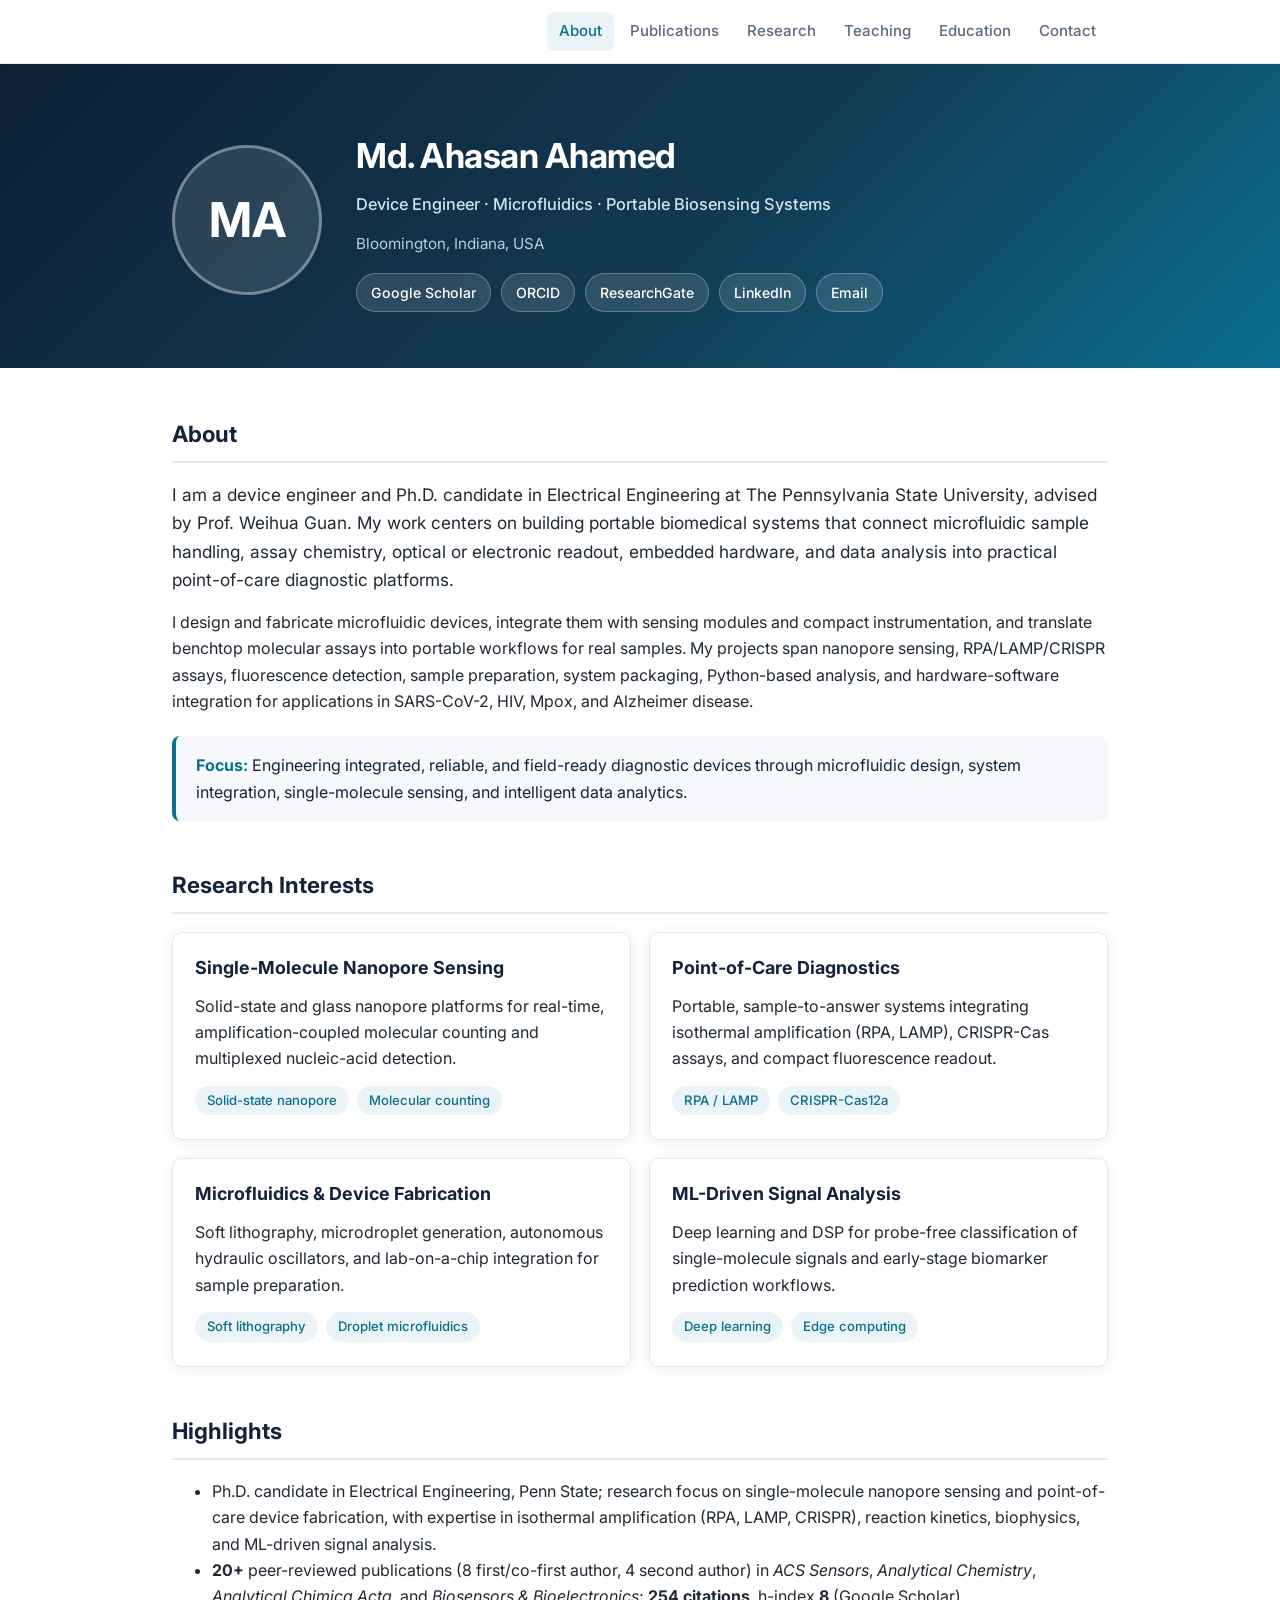
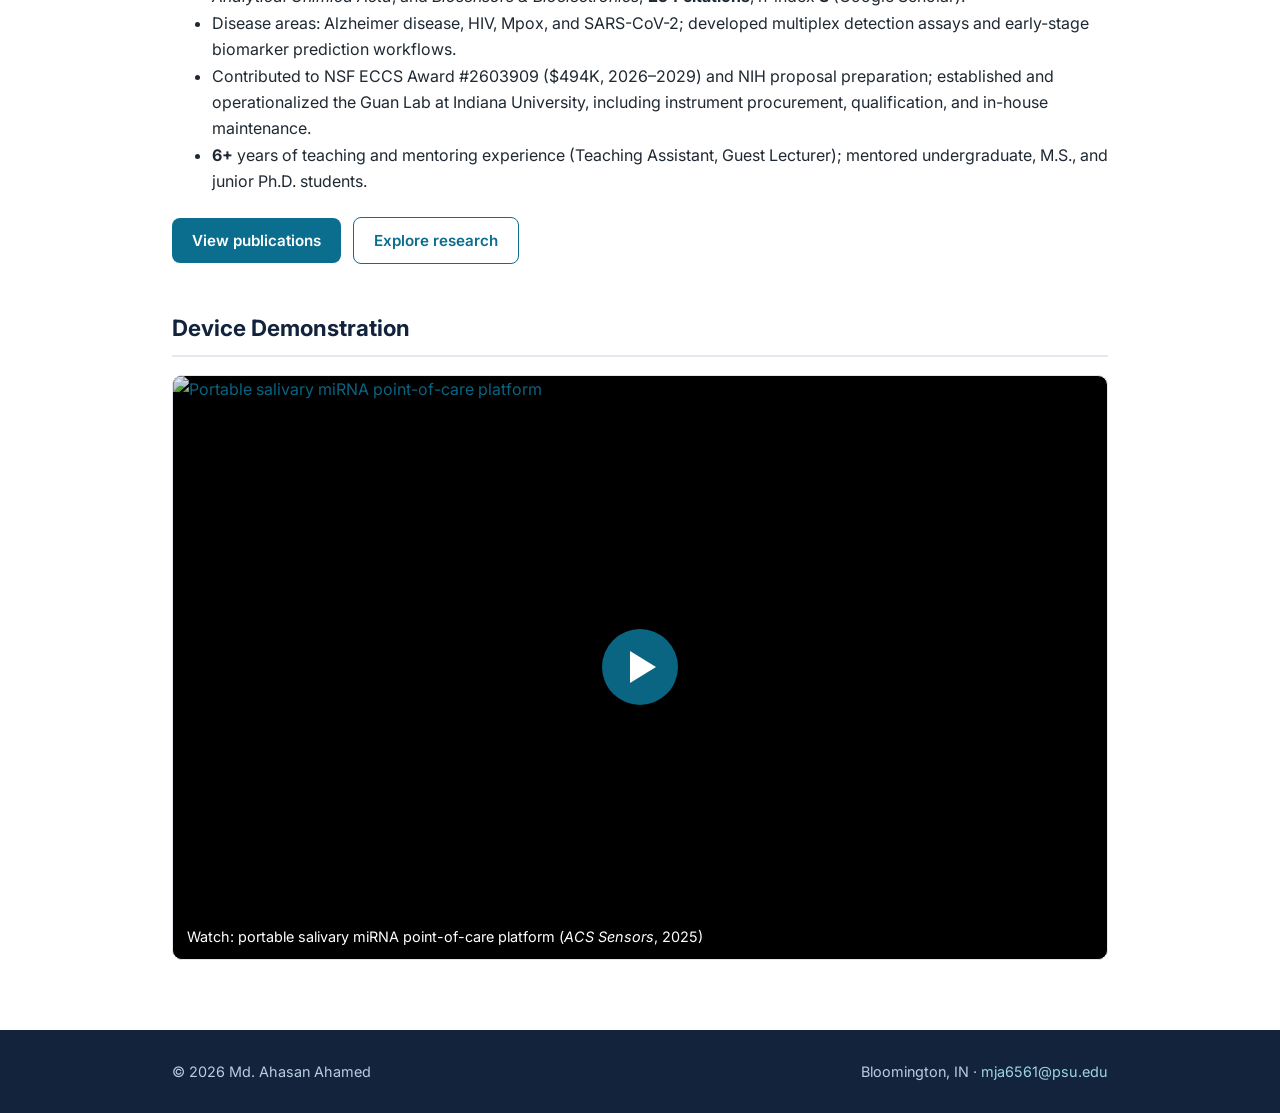
==== index.html @ 61b598af "Enlarge homepage video tile" ====
<!DOCTYPE html>
<html lang="en">
<head>
<meta charset="UTF-8">
<meta name="viewport" content="width=device-width, initial-scale=1">
<title>Md. Ahasan Ahamed | Biosensing &amp; Diagnostics</title>
<meta name="description" content="Md. Ahasan Ahamed — Ph.D. candidate in Electrical Engineering (Penn State). Single-molecule nanopore sensing, point-of-care diagnostics, microfluidics, biosensing.">
<meta name="author" content="Md. Ahasan Ahamed">
<link rel="preconnect" href="https://fonts.googleapis.com">
<link href="https://fonts.googleapis.com/css2?family=Inter:wght@400;500;600;700&display=swap" rel="stylesheet">
<style>
/* ===========================================================
   Md. Ahasan Ahamed — Academic Website — shared stylesheet
   =========================================================== */
:root{
  --navy:#12233b; --accent:#0b6e8f; --accent-2:#12a1c9;
  --ink:#1f2933; --muted:#5b6b7b; --line:#e3e8ee;
  --bg:#ffffff; --bg-soft:#f6f8fb; --chip:#eaf4f8;
  --maxw:980px; --radius:10px; --shadow:0 2px 14px rgba(18,35,59,.08);
}
*{box-sizing:border-box}
html{scroll-behavior:smooth}
body{margin:0;font-family:"Inter",-apple-system,BlinkMacSystemFont,"Segoe UI",Roboto,Helvetica,Arial,sans-serif;
  color:var(--ink);background:var(--bg);line-height:1.65;font-size:16px;-webkit-font-smoothing:antialiased}
a{color:var(--accent);text-decoration:none}
a:hover{text-decoration:underline}
img{max-width:100%}
.container{max-width:var(--maxw);margin:0 auto;padding:0 22px}

/* Navbar */
.navbar{position:sticky;top:0;z-index:50;background:rgba(255,255,255,.92);
  backdrop-filter:saturate(180%) blur(8px);border-bottom:1px solid var(--line)}
.nav-inner{max-width:var(--maxw);margin:0 auto;padding:12px 22px;display:flex;
  align-items:center;justify-content:space-between;gap:16px}
.brand{font-weight:700;color:var(--navy);font-size:1.05rem;letter-spacing:.2px}
.brand span{color:var(--accent)}
.nav-links{display:flex;flex-wrap:wrap;gap:4px;list-style:none;margin:0;padding:0}
.nav-links a{display:inline-block;padding:7px 12px;border-radius:8px;color:var(--muted);font-weight:500;font-size:.94rem}
.nav-links a:hover{background:var(--bg-soft);color:var(--navy);text-decoration:none}
.nav-links a.active{color:var(--accent);background:var(--chip)}
.nav-toggle{display:none;background:none;border:1px solid var(--line);border-radius:8px;
  padding:6px 10px;font-size:1.1rem;cursor:pointer;color:var(--navy)}

/* Hero */
.hero{background:linear-gradient(135deg,#0e2036 0%,#123a52 55%,#0b6e8f 100%);color:#fff;padding:64px 0 56px}
.hero-inner{max-width:var(--maxw);margin:0 auto;padding:0 22px;display:grid;
  grid-template-columns:150px 1fr;gap:34px;align-items:center}
.avatar{width:150px;height:150px;border-radius:50%;background:rgba(255,255,255,.12);
  border:3px solid rgba(255,255,255,.35);display:flex;align-items:center;justify-content:center;
  font-size:3rem;font-weight:700;color:#fff;overflow:hidden}
.hero h1{margin:0 0 6px;font-size:2.15rem;letter-spacing:-.5px}
.hero .tagline{margin:0 0 14px;color:#cfe6ef;font-weight:500;font-size:1.02rem}
.hero .loc{color:#b7cede;font-size:.95rem;margin:0 0 16px}
.hero-links{display:flex;flex-wrap:wrap;gap:10px}
.hero-links a{display:inline-block;background:rgba(255,255,255,.12);border:1px solid rgba(255,255,255,.25);
  color:#fff;padding:7px 14px;border-radius:20px;font-size:.88rem;font-weight:500}
.hero-links a:hover{background:rgba(255,255,255,.24);text-decoration:none}

/* Sections */
main{padding:48px 0 60px}
section{margin-bottom:46px}
.page-title{font-size:1.9rem;color:var(--navy);margin:0 0 6px;letter-spacing:-.4px}
.page-sub{color:var(--muted);margin:0 0 30px}
h2.section-title{font-size:1.4rem;color:var(--navy);margin:0 0 18px;padding-bottom:8px;border-bottom:2px solid var(--line)}
h3{color:var(--navy);font-size:1.12rem;margin:26px 0 10px}
p{margin:0 0 14px}
.lead{font-size:1.08rem;color:var(--ink)}
.mission{background:var(--bg-soft);border-left:4px solid var(--accent);padding:16px 20px;
  border-radius:8px;margin:22px 0;color:var(--navy)}
.mission strong{color:var(--accent)}

/* Stats */
.stats{display:grid;grid-template-columns:repeat(4,1fr);gap:16px;margin:28px 0}
.stat{background:var(--bg-soft);border:1px solid var(--line);border-radius:var(--radius);padding:18px 14px;text-align:center}
.stat .num{font-size:1.7rem;font-weight:700;color:var(--accent);line-height:1.1}
.stat .lbl{font-size:.85rem;color:var(--muted);margin-top:4px}

/* Cards */
.cards{display:grid;grid-template-columns:repeat(2,1fr);gap:18px}
.card{background:#fff;border:1px solid var(--line);border-radius:var(--radius);padding:20px 22px;box-shadow:var(--shadow)}
.card h3{margin-top:0}
.chips{display:flex;flex-wrap:wrap;gap:8px;margin:10px 0 4px}
.chip{background:var(--chip);color:var(--accent);border-radius:16px;padding:4px 12px;font-size:.82rem;font-weight:500}

/* Timeline */
.timeline{border-left:2px solid var(--line);margin-left:6px;padding-left:24px}
.tl-item{position:relative;margin-bottom:26px}
.tl-item::before{content:"";position:absolute;left:-31px;top:5px;width:12px;height:12px;
  background:var(--accent);border-radius:50%;border:2px solid #fff;box-shadow:0 0 0 2px var(--accent)}
.tl-item .when{font-size:.85rem;color:var(--accent);font-weight:600}
.tl-item h3{margin:2px 0 2px}
.tl-item .where{color:var(--muted);font-size:.95rem;margin-bottom:6px}
.tl-item ul{margin:6px 0 0;padding-left:18px}
.tl-item li{margin-bottom:4px}

/* Publications */
.pub-group{margin-bottom:34px}
.pub-list{list-style:none;margin:0;padding:0}
.pub{display:flex;gap:14px;padding:16px 0;border-bottom:1px solid var(--line)}
.pub .idx{flex:0 0 30px;font-weight:700;color:var(--accent);font-size:.95rem}
.pub .body{flex:1}
.pub .authors{color:var(--muted);font-size:.94rem}
.pub .authors .me{color:var(--navy);font-weight:700}
.pub .venue{font-style:italic;color:var(--navy)}
.pub .meta{display:flex;flex-wrap:wrap;gap:8px;align-items:center;margin-top:6px}
.badge{font-size:.74rem;font-weight:600;padding:2px 9px;border-radius:12px;text-transform:uppercase;letter-spacing:.4px}
.badge.date{background:var(--chip);color:var(--accent)}
.badge.review{background:#fff4e5;color:#b5651d}
.badge.doi{background:#eef2f7;color:var(--muted)}
.badge.doi a{color:var(--muted)}

/* Contact */
.contact-grid{display:grid;grid-template-columns:1fr 1fr;gap:22px}
.info-row{display:flex;gap:10px;margin-bottom:12px}
.info-row .k{font-weight:600;color:var(--navy);min-width:84px}
.ref-card{background:var(--bg-soft);border:1px solid var(--line);border-radius:var(--radius);padding:16px 18px;margin-bottom:14px}
.ref-card .name{font-weight:700;color:var(--navy)}
.ref-card .role{color:var(--muted);font-size:.92rem}

/* Buttons */
.btn{display:inline-block;background:var(--accent);color:#fff;padding:10px 20px;border-radius:8px;font-weight:600;font-size:.95rem}
.btn:hover{background:#095b76;text-decoration:none}
.btn.ghost{background:transparent;color:var(--accent);border:1px solid var(--accent)}
.btn.ghost:hover{background:var(--chip)}

/* Footer */
footer{background:var(--navy);color:#b7cede;padding:30px 0;font-size:.9rem}
footer .container{display:flex;flex-wrap:wrap;justify-content:space-between;gap:14px}
footer a{color:#9ed4e6}

/* Responsive */
@media (max-width:760px){
  .nav-toggle{display:block}
  .nav-links{display:none;width:100%;flex-direction:column;padding-top:10px}
  .nav-links.open{display:flex}
  .nav-inner{flex-wrap:wrap}
  .hero-inner{grid-template-columns:1fr;text-align:center;justify-items:center;gap:20px}
  .hero-links{justify-content:center}
  .stats{grid-template-columns:repeat(2,1fr)}
  .cards{grid-template-columns:1fr}
  .contact-grid{grid-template-columns:1fr}
}

/* --- Revision additions --- */
.scholar-cta{display:flex;flex-wrap:wrap;align-items:center;gap:14px;background:var(--bg-soft);
  border:1px solid var(--line);border-left:4px solid var(--accent);border-radius:10px;padding:16px 20px;margin:0 0 30px}
.scholar-cta .txt{flex:1;min-width:220px;color:var(--navy)}
.pub-year{font-size:1.05rem;color:var(--accent);font-weight:700;margin:26px 0 4px;
  padding-bottom:4px;border-bottom:1px solid var(--line)}
.proj{display:grid;grid-template-columns:260px 1fr;gap:22px;align-items:start;margin-bottom:34px}
.proj.rev{grid-template-columns:1fr 260px}
.proj.rev .fig{order:2}
.fig{border:1px solid var(--line);border-radius:10px;overflow:hidden;background:var(--bg-soft)}
.fig img{display:block;width:100%;height:auto}
.fig .cap{font-size:.78rem;color:var(--muted);padding:8px 10px;border-top:1px solid var(--line)}
.fig-ph{display:flex;align-items:center;justify-content:center;text-align:center;min-height:170px;
  color:var(--muted);font-size:.85rem;padding:16px;background:repeating-linear-gradient(45deg,#f2f6fa,#f2f6fa 10px,#eef3f8 10px,#eef3f8 20px)}
.proj h3{margin-top:0}
.course{margin:0 0 6px}
.course-role{color:var(--muted);font-size:.9rem;margin:0 0 10px}
hr.sep{border:none;border-top:1px solid var(--line);margin:28px 0}
@media (max-width:760px){.proj,.proj.rev{grid-template-columns:1fr}.proj.rev .fig{order:0}}

/* --- pub thumbnails --- */
.pub-thumb{float:right;width:118px;height:auto;margin:2px 0 8px 16px;border:1px solid var(--line);border-radius:6px;background:#fff}
@media (max-width:520px){.pub-thumb{float:none;display:block;width:100%;max-width:220px;margin:8px 0}}

/* --- featured video --- */
.video-feature{margin:0 0 10px}
.video-feature video{width:100%;aspect-ratio:8/5;background:#000;border-radius:10px;border:1px solid var(--line);display:block}
.video-feature .cap{font-size:.85rem;color:var(--muted);margin-top:8px;text-align:center}

/* --- video poster link --- */
.video-link{position:relative;display:block;width:100%;aspect-ratio:8/5;border-radius:10px;overflow:hidden;border:1px solid var(--line);background:#000}
.video-link img{width:100%;height:100%;object-fit:cover;display:block;opacity:.9}
.video-link .play{position:absolute;top:50%;left:50%;transform:translate(-50%,-50%);
  width:76px;height:76px;border-radius:50%;background:rgba(11,110,143,.92);display:flex;align-items:center;justify-content:center}
.video-link .play::after{content:"";border-style:solid;border-width:16px 0 16px 26px;border-color:transparent transparent transparent #fff;margin-left:6px}
.video-link:hover .play{background:rgba(9,91,118,.98)}
.video-link .ov{position:absolute;left:0;right:0;bottom:0;padding:10px 14px;color:#fff;font-size:.9rem;
  background:linear-gradient(transparent,rgba(0,0,0,.7))}

</style>
</head>
<body>
<nav class="navbar">
  <div class="nav-inner">
    <a class="brand" href="index.html" aria-label="Home"></a>
    <button class="nav-toggle" aria-label="Menu">&#9776;</button>
    <ul class="nav-links">
      <li><a href="index.html" class="active">About</a></li>
      <li><a href="publications.html">Publications</a></li>
      <li><a href="research.html">Research</a></li>
      <li><a href="teaching.html">Teaching</a></li>
      <li><a href="education.html">Education</a></li>
      <li><a href="contact.html">Contact</a></li>
    </ul>
  </div>
</nav>

<header class="hero">
  <div class="hero-inner">
    <div class="avatar" id="avatar">MA</div>
    <div>
      <h1>Md. Ahasan Ahamed</h1>
      <p class="tagline">Device Engineer &middot; Microfluidics &middot; Portable Biosensing Systems</p>
      <p class="loc">Bloomington, Indiana, USA</p>
      <div class="hero-links">
        <a href="https://scholar.google.com/citations?user=elt2-ZsAAAAJ&hl=en" target="_blank" rel="noopener">Google Scholar</a>
        <a href="https://orcid.org/0009-0006-9962-2994" target="_blank" rel="noopener">ORCID</a>
        <a href="https://www.researchgate.net/profile/Md-Ahamed-3?ev=hdr_xprf" target="_blank" rel="noopener">ResearchGate</a>
        <a href="https://www.linkedin.com/" target="_blank" rel="noopener">LinkedIn</a>
        <a href="mailto:mja6561@psu.edu">Email</a>
      </div>
    </div>
  </div>
</header>

<main>
<div class="container">

  <section>
    <h2 class="section-title">About</h2>
    <p class="lead">I am a device engineer and Ph.D. candidate in Electrical Engineering at The Pennsylvania State University, advised by Prof. Weihua Guan. My work centers on building portable biomedical systems that connect microfluidic sample handling, assay chemistry, optical or electronic readout, embedded hardware, and data analysis into practical point-of-care diagnostic platforms.</p>
    <p>I design and fabricate microfluidic devices, integrate them with sensing modules and compact instrumentation, and translate benchtop molecular assays into portable workflows for real samples. My projects span nanopore sensing, RPA/LAMP/CRISPR assays, fluorescence detection, sample preparation, system packaging, Python-based analysis, and hardware-software integration for applications in SARS-CoV-2, HIV, Mpox, and Alzheimer disease.</p>
    <div class="mission">
      <strong>Focus:</strong> Engineering integrated, reliable, and field-ready diagnostic devices through microfluidic design, system integration, single-molecule sensing, and intelligent data analytics.
    </div>
  </section>

  <section>
    <h2 class="section-title">Research Interests</h2>
    <div class="cards">
      <div class="card">
        <h3>Single-Molecule Nanopore Sensing</h3>
        <p>Solid-state and glass nanopore platforms for real-time, amplification-coupled molecular counting and multiplexed nucleic-acid detection.</p>
        <div class="chips"><span class="chip">Solid-state nanopore</span><span class="chip">Molecular counting</span></div>
      </div>
      <div class="card">
        <h3>Point-of-Care Diagnostics</h3>
        <p>Portable, sample-to-answer systems integrating isothermal amplification (RPA, LAMP), CRISPR-Cas assays, and compact fluorescence readout.</p>
        <div class="chips"><span class="chip">RPA / LAMP</span><span class="chip">CRISPR-Cas12a</span></div>
      </div>
      <div class="card">
        <h3>Microfluidics &amp; Device Fabrication</h3>
        <p>Soft lithography, microdroplet generation, autonomous hydraulic oscillators, and lab-on-a-chip integration for sample preparation.</p>
        <div class="chips"><span class="chip">Soft lithography</span><span class="chip">Droplet microfluidics</span></div>
      </div>
      <div class="card">
        <h3>ML-Driven Signal Analysis</h3>
        <p>Deep learning and DSP for probe-free classification of single-molecule signals and early-stage biomarker prediction workflows.</p>
        <div class="chips"><span class="chip">Deep learning</span><span class="chip">Edge computing</span></div>
      </div>
    </div>
  </section>

  <section>
    <h2 class="section-title">Highlights</h2>
    <ul>
      <li>Ph.D. candidate in Electrical Engineering, Penn State; research focus on single-molecule nanopore sensing and point-of-care device fabrication, with expertise in isothermal amplification (RPA, LAMP, CRISPR), reaction kinetics, biophysics, and ML-driven signal analysis.</li>
      <li><strong>20+</strong> peer-reviewed publications (8 first/co-first author, 4 second author) in <em>ACS Sensors</em>, <em>Analytical Chemistry</em>, <em>Analytical Chimica Acta</em>, and <em>Biosensors &amp; Bioelectronics</em>; <strong>254 citations</strong>, h-index <strong>8</strong> (Google Scholar).</li>
      <li>Disease areas: Alzheimer disease, HIV, Mpox, and SARS-CoV-2; developed multiplex detection assays and early-stage biomarker prediction workflows.</li>
      <li>Contributed to NSF ECCS Award #2603909 ($494K, 2026&ndash;2029) and NIH proposal preparation; established and operationalized the Guan Lab at Indiana University, including instrument procurement, qualification, and in-house maintenance.</li>
      <li><strong>6+</strong> years of teaching and mentoring experience (Teaching Assistant, Guest Lecturer); mentored undergraduate, M.S., and junior Ph.D. students.</li>
    </ul>
    <p style="margin-top:22px"><a class="btn" href="publications.html">View publications</a> &nbsp; <a class="btn ghost" href="research.html">Explore research</a></p>
  </section>

  <section class="video-feature">
    <h2 class="section-title">Device Demonstration</h2>
    <a class="video-link" href="https://pubs.acs.org/doi/suppl/10.1021/acssensors.5c01275/suppl_file/se5c01275_si_002.mp4" target="_blank" rel="noopener" aria-label="Play demonstration video">
      <img src="https://wguanlab.github.io/assets/img/publication_preview/ahamed_multiplexed_2025.jpeg" alt="Portable salivary miRNA point-of-care platform">
      <span class="play"></span>
      <span class="ov">Watch: portable salivary miRNA point-of-care platform (<em>ACS Sensors</em>, 2025)</span>
    </a>
  </section>

</div>
</main>

<footer>
  <div class="container">
    <div>&copy; 2026 Md. Ahasan Ahamed</div>
    <div>Bloomington, IN &middot; <a href="mailto:mja6561@psu.edu">mja6561@psu.edu</a></div>
  </div>
</footer>
<script>
// mobile nav toggle
document.addEventListener('DOMContentLoaded',function(){
  var t=document.querySelector('.nav-toggle');
  var l=document.querySelector('.nav-links');
  if(t&&l){t.addEventListener('click',function(){l.classList.toggle('open');});}
});

</script>
</body>
</html>
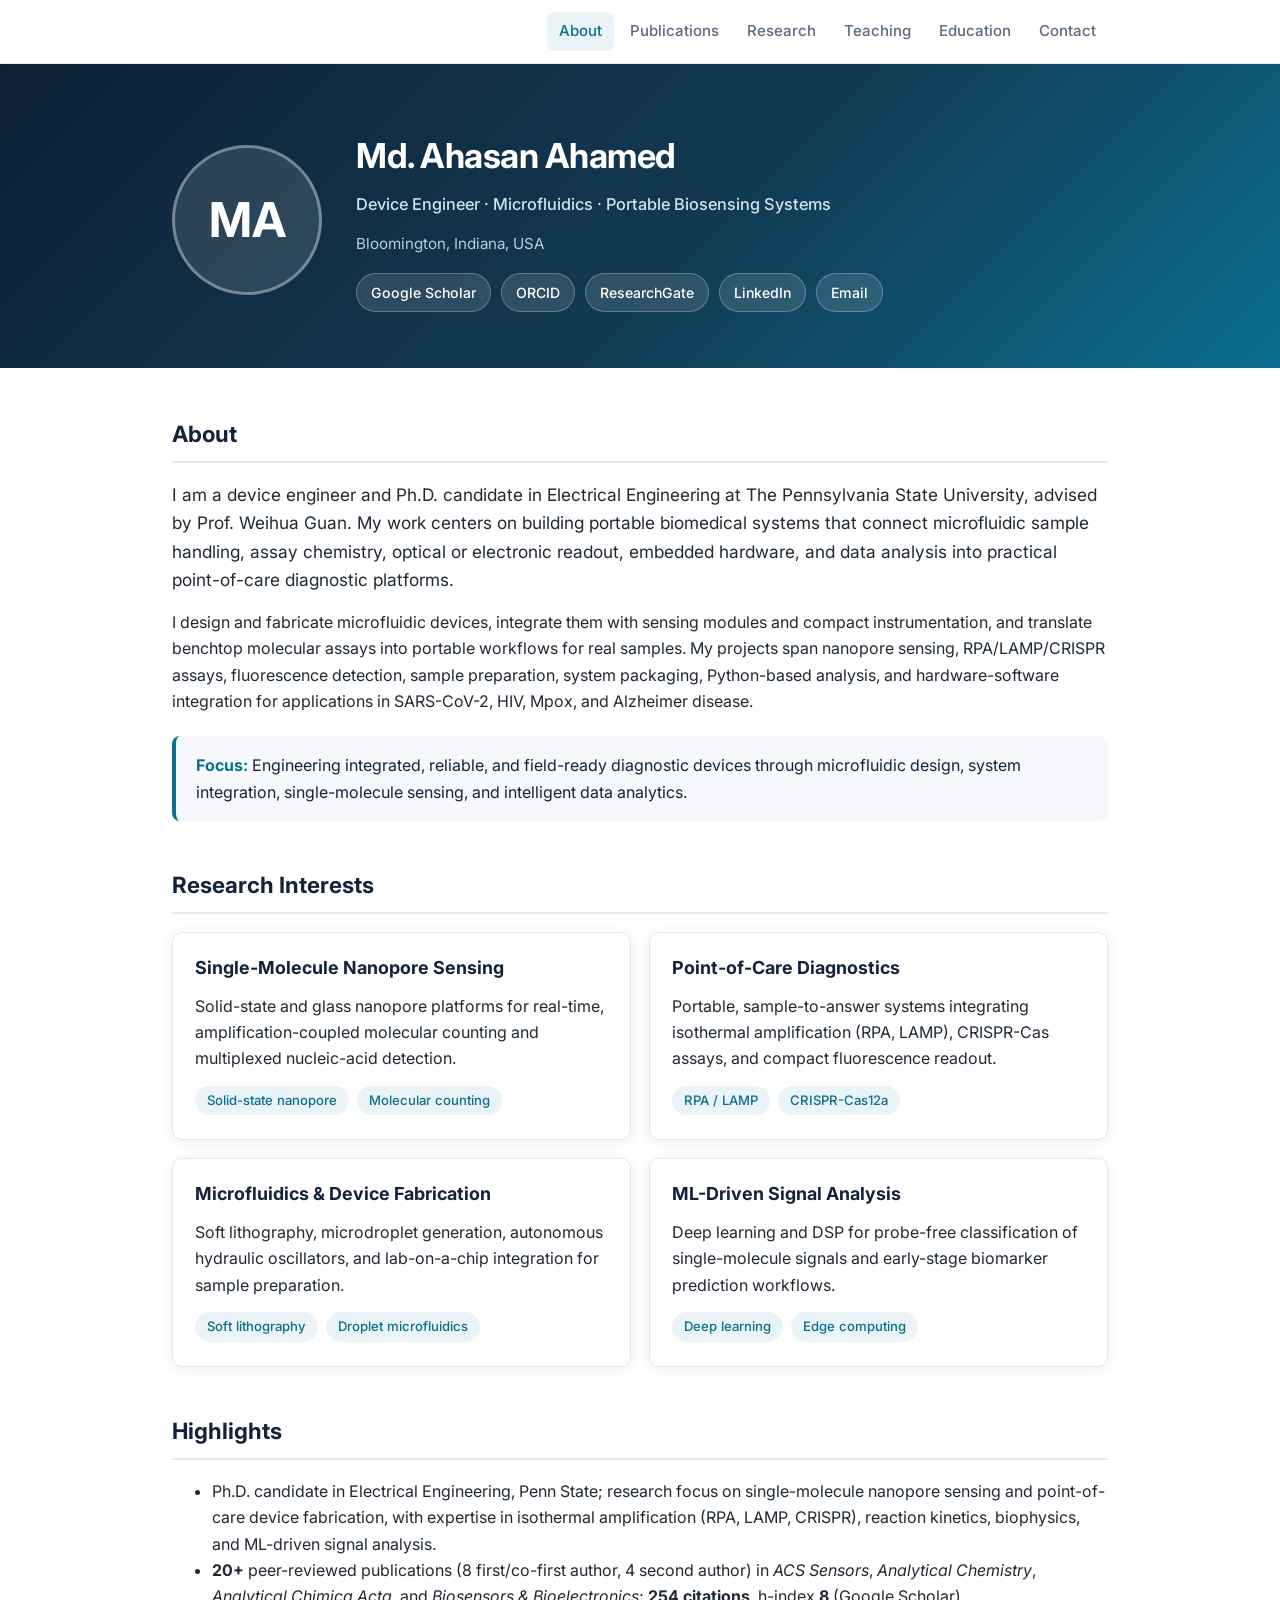
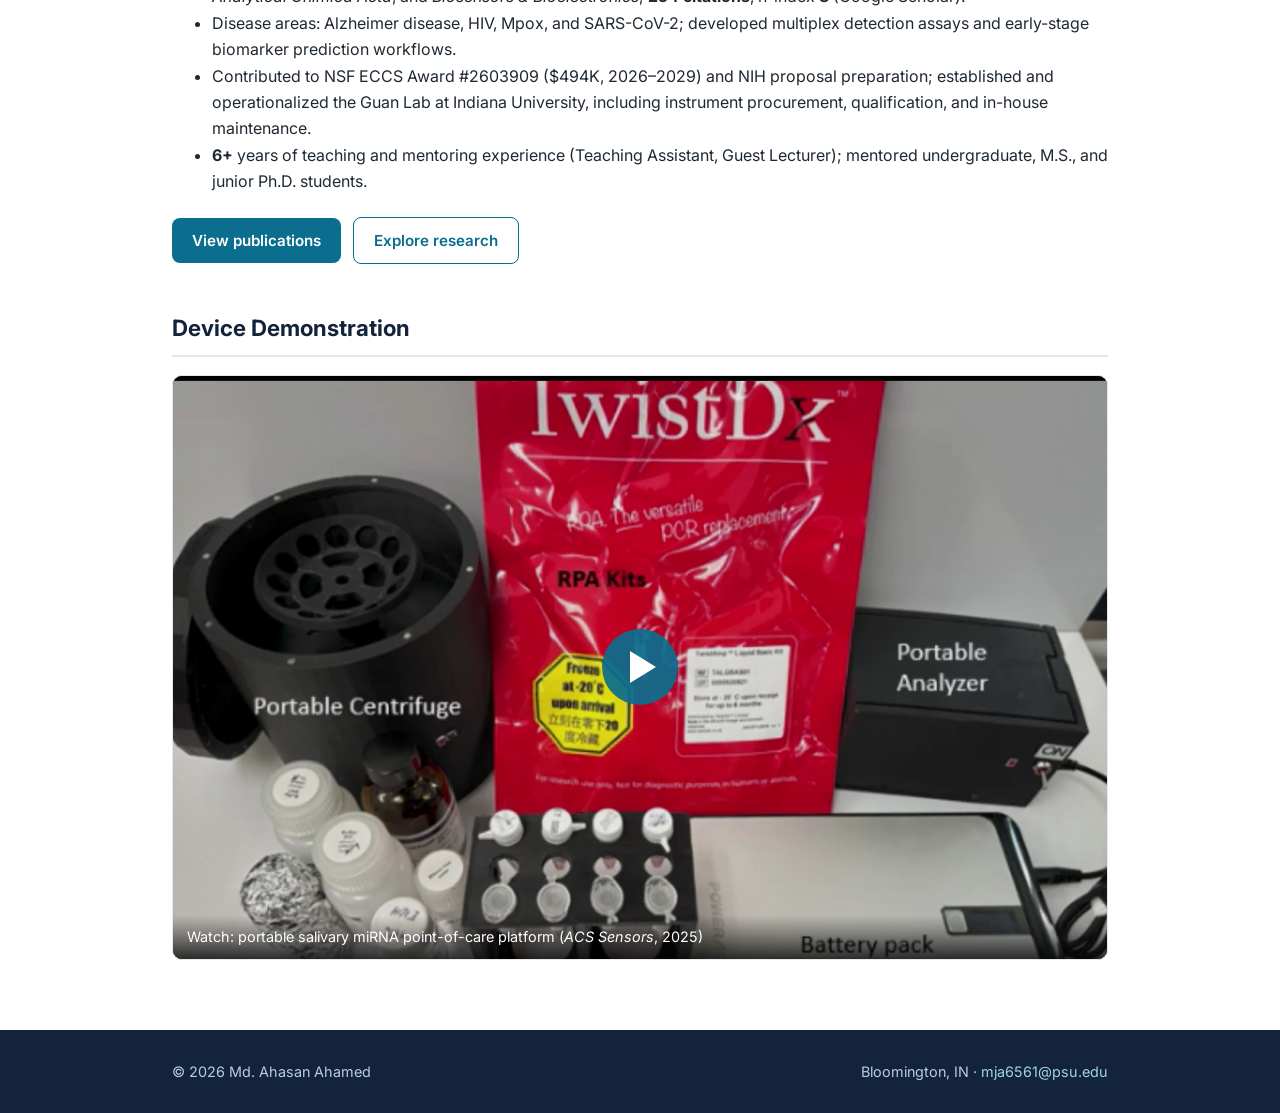
==== commit 5fb73a2a: "Use device photo for homepage video poster" ====
--- a/index.html
+++ b/index.html
@@ -269,7 +269,7 @@
   <section class="video-feature">
     <h2 class="section-title">Device Demonstration</h2>
     <a class="video-link" href="https://pubs.acs.org/doi/suppl/10.1021/acssensors.5c01275/suppl_file/se5c01275_si_002.mp4" target="_blank" rel="noopener" aria-label="Play demonstration video">
-      <img src="https://wguanlab.github.io/assets/img/publication_preview/ahamed_multiplexed_2025.jpeg" alt="Portable salivary miRNA point-of-care platform">
+      <img src="assets/home/device-video-poster.png" alt="Portable diagnostic device setup with centrifuge, RPA reagents, analyzer, and battery pack">
       <span class="play"></span>
       <span class="ov">Watch: portable salivary miRNA point-of-care platform (<em>ACS Sensors</em>, 2025)</span>
     </a>
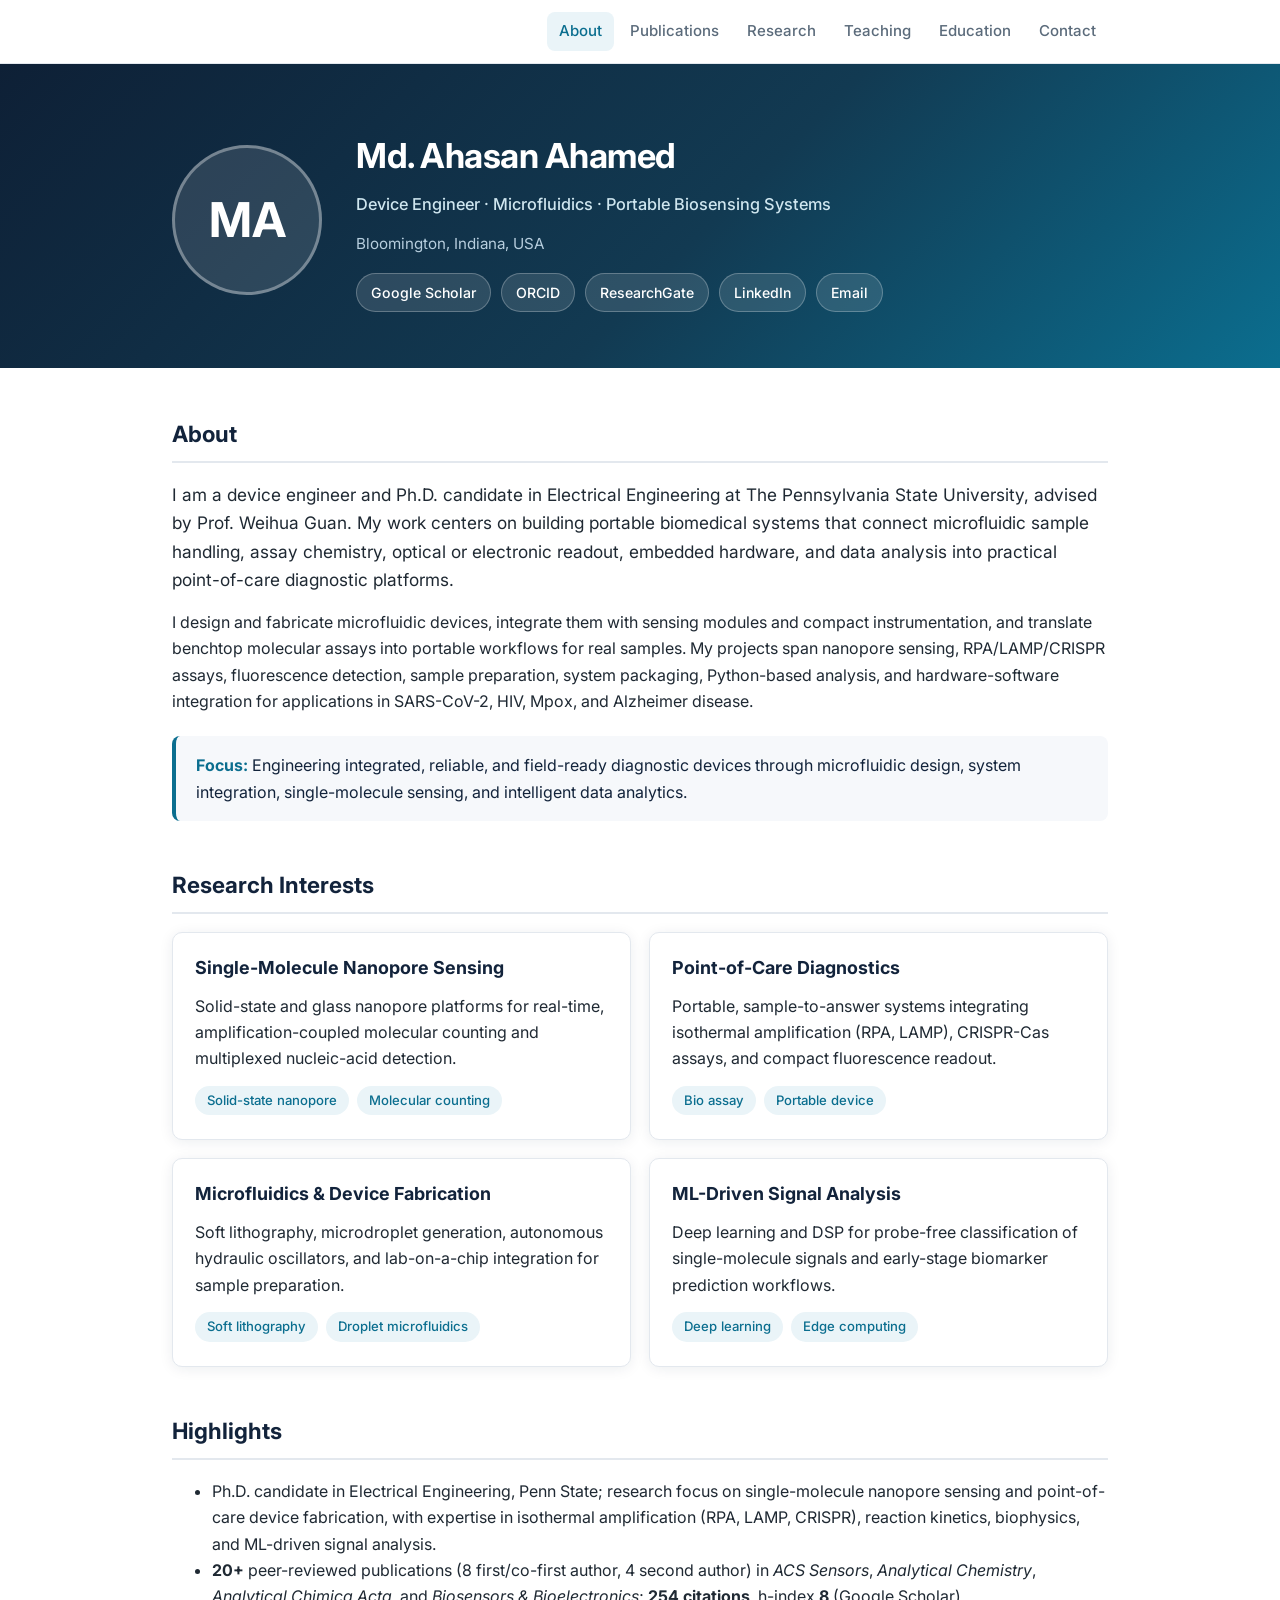
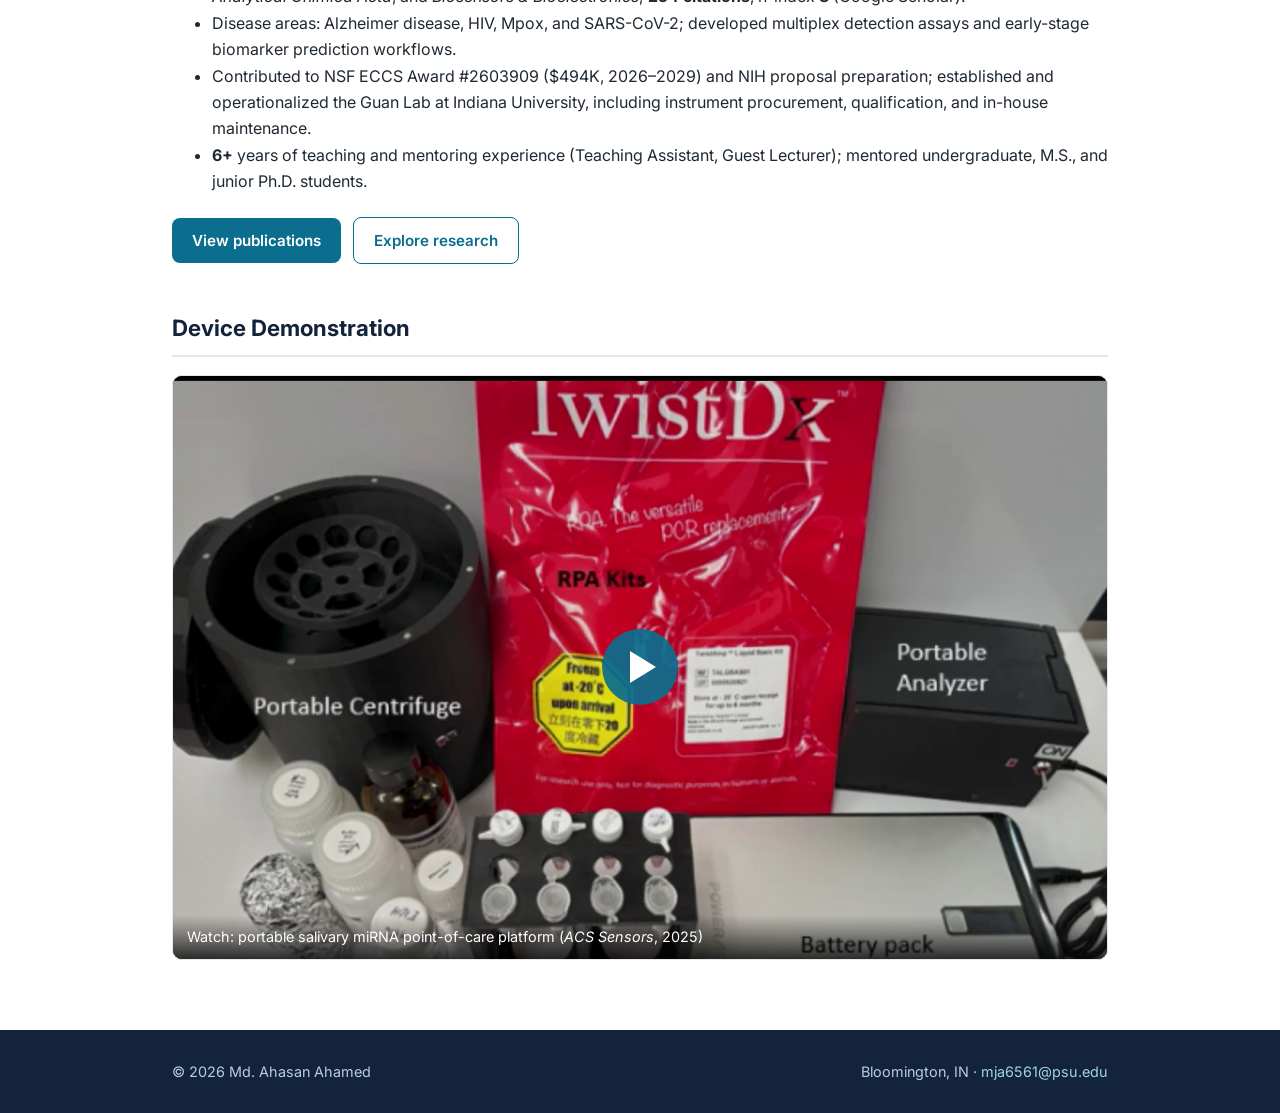
==== commit da1256b3: "Update diagnostics interest labels" ====
--- a/index.html
+++ b/index.html
@@ -239,7 +239,7 @@
       <div class="card">
         <h3>Point-of-Care Diagnostics</h3>
         <p>Portable, sample-to-answer systems integrating isothermal amplification (RPA, LAMP), CRISPR-Cas assays, and compact fluorescence readout.</p>
-        <div class="chips"><span class="chip">RPA / LAMP</span><span class="chip">CRISPR-Cas12a</span></div>
+        <div class="chips"><span class="chip">Bio assay</span><span class="chip">Portable device</span></div>
       </div>
       <div class="card">
         <h3>Microfluidics &amp; Device Fabrication</h3>
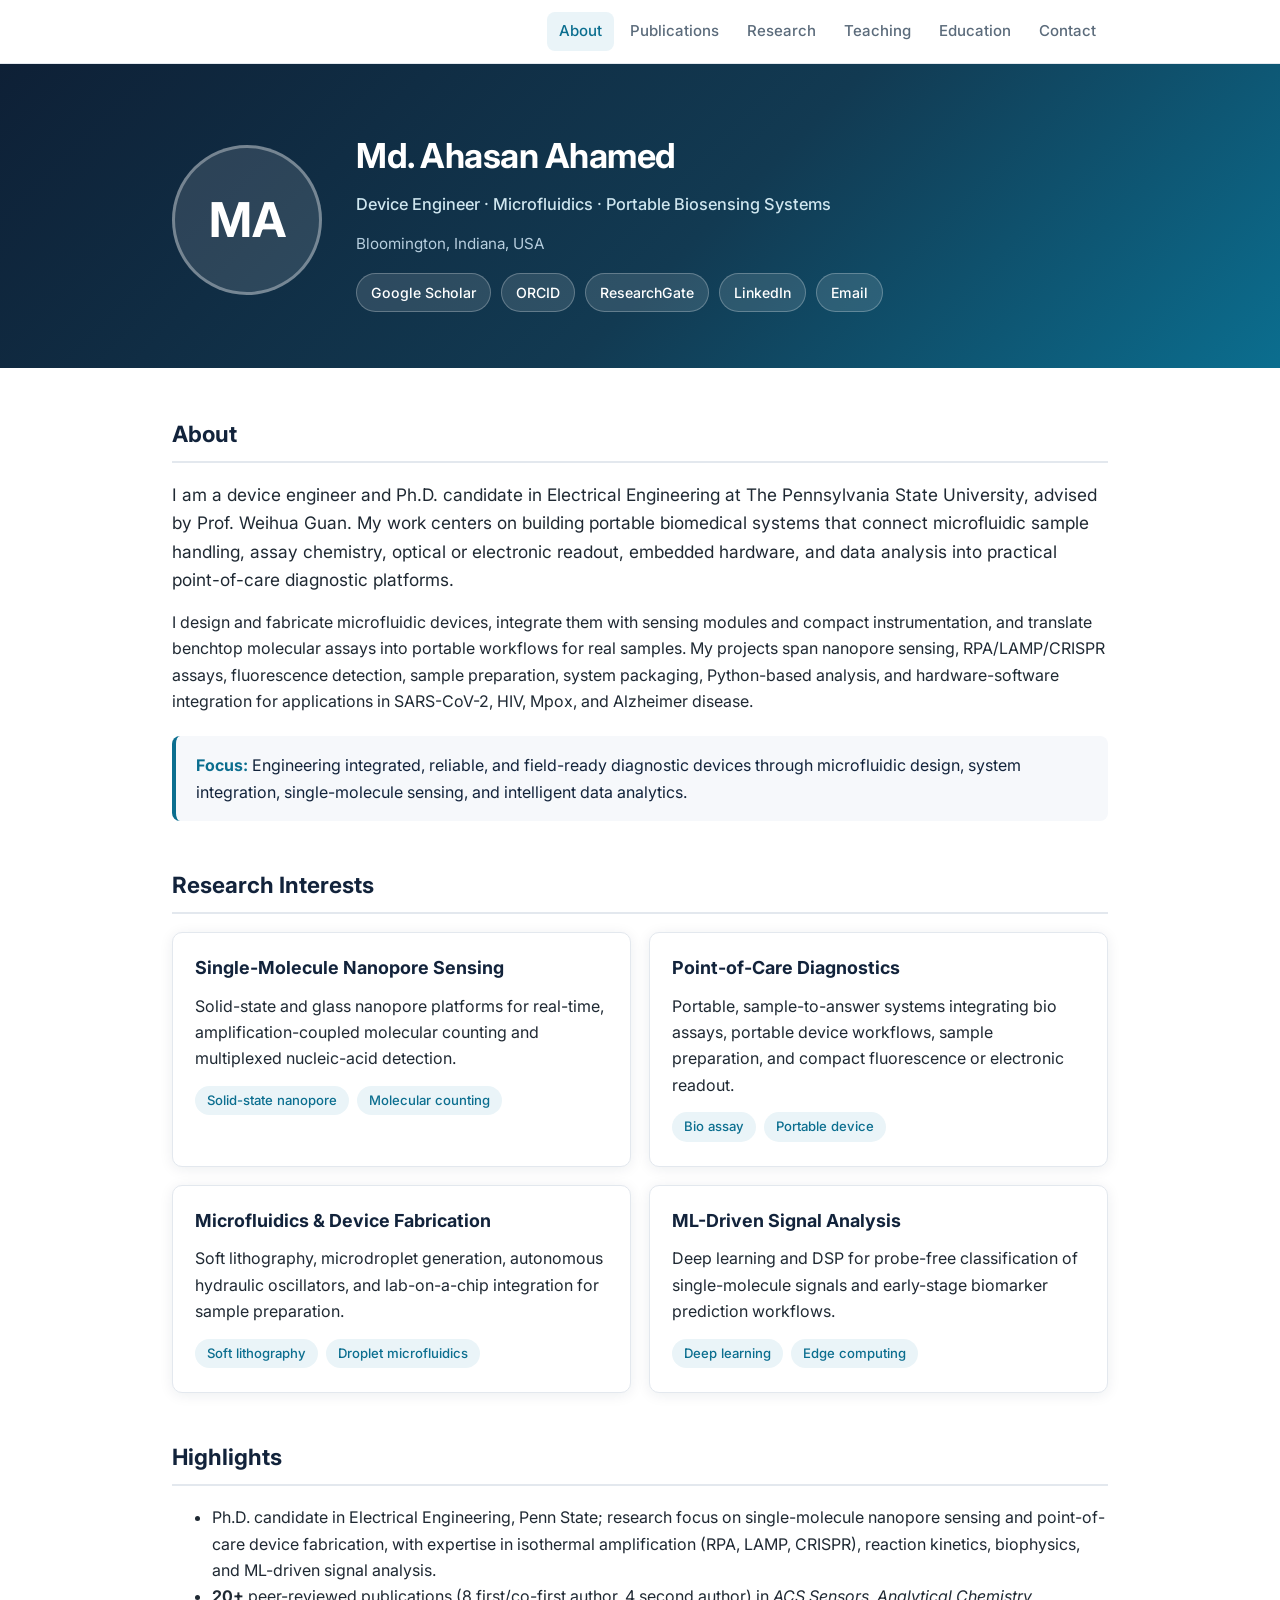
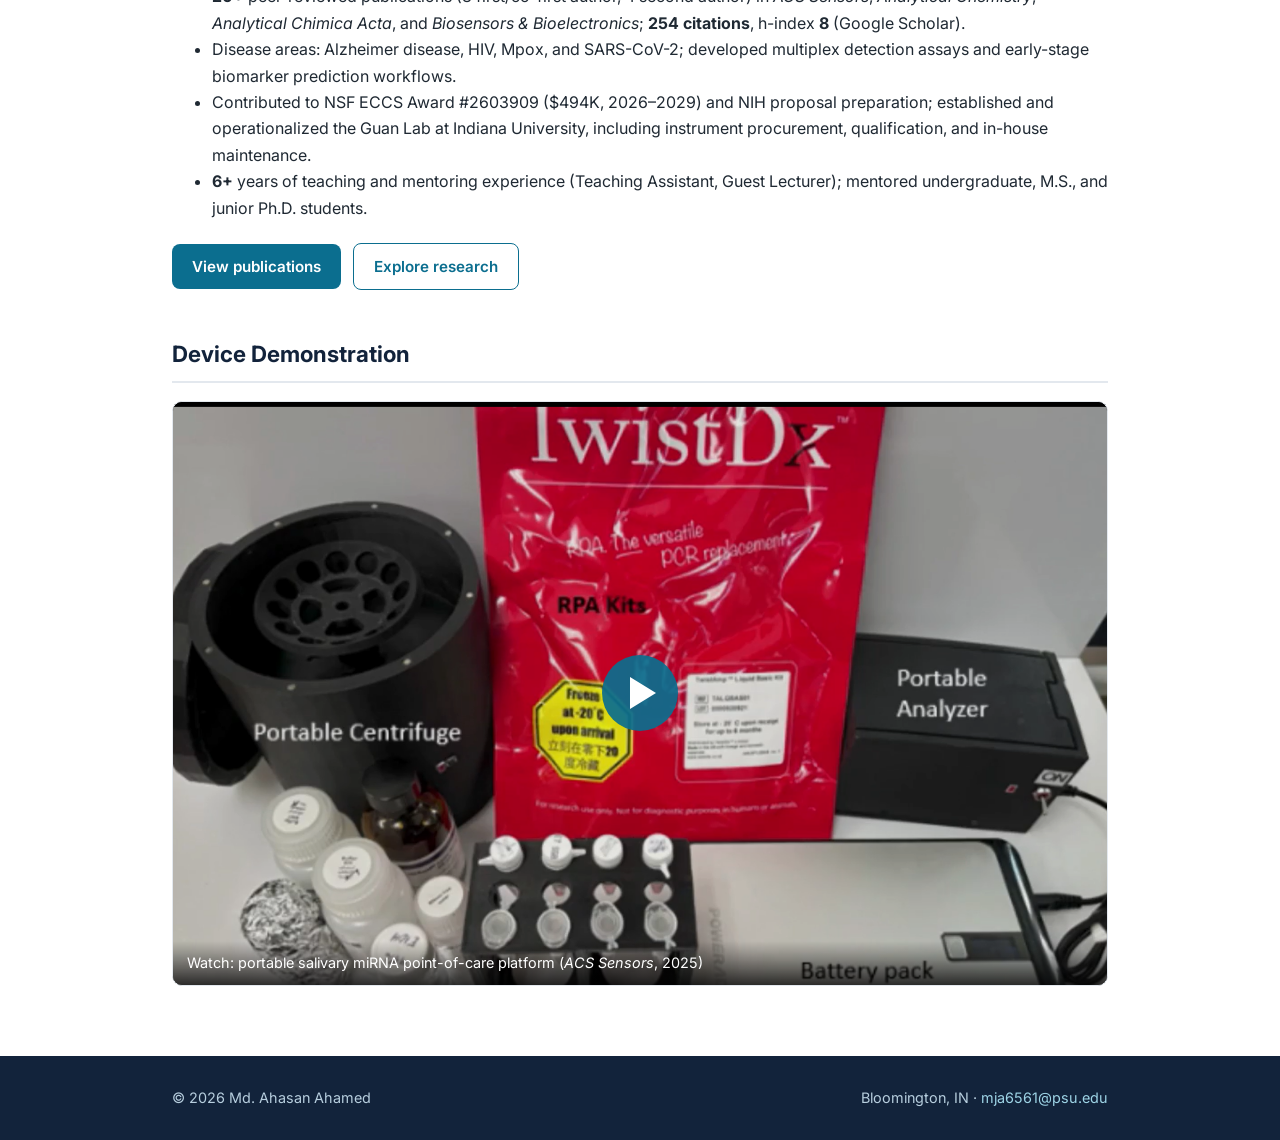
==== commit 66f3a0c8: "Refresh diagnostics homepage copy" ====
--- a/index.html
+++ b/index.html
@@ -238,7 +238,7 @@
       </div>
       <div class="card">
         <h3>Point-of-Care Diagnostics</h3>
-        <p>Portable, sample-to-answer systems integrating isothermal amplification (RPA, LAMP), CRISPR-Cas assays, and compact fluorescence readout.</p>
+        <p>Portable, sample-to-answer systems integrating bio assays, portable device workflows, sample preparation, and compact fluorescence or electronic readout.</p>
         <div class="chips"><span class="chip">Bio assay</span><span class="chip">Portable device</span></div>
       </div>
       <div class="card">
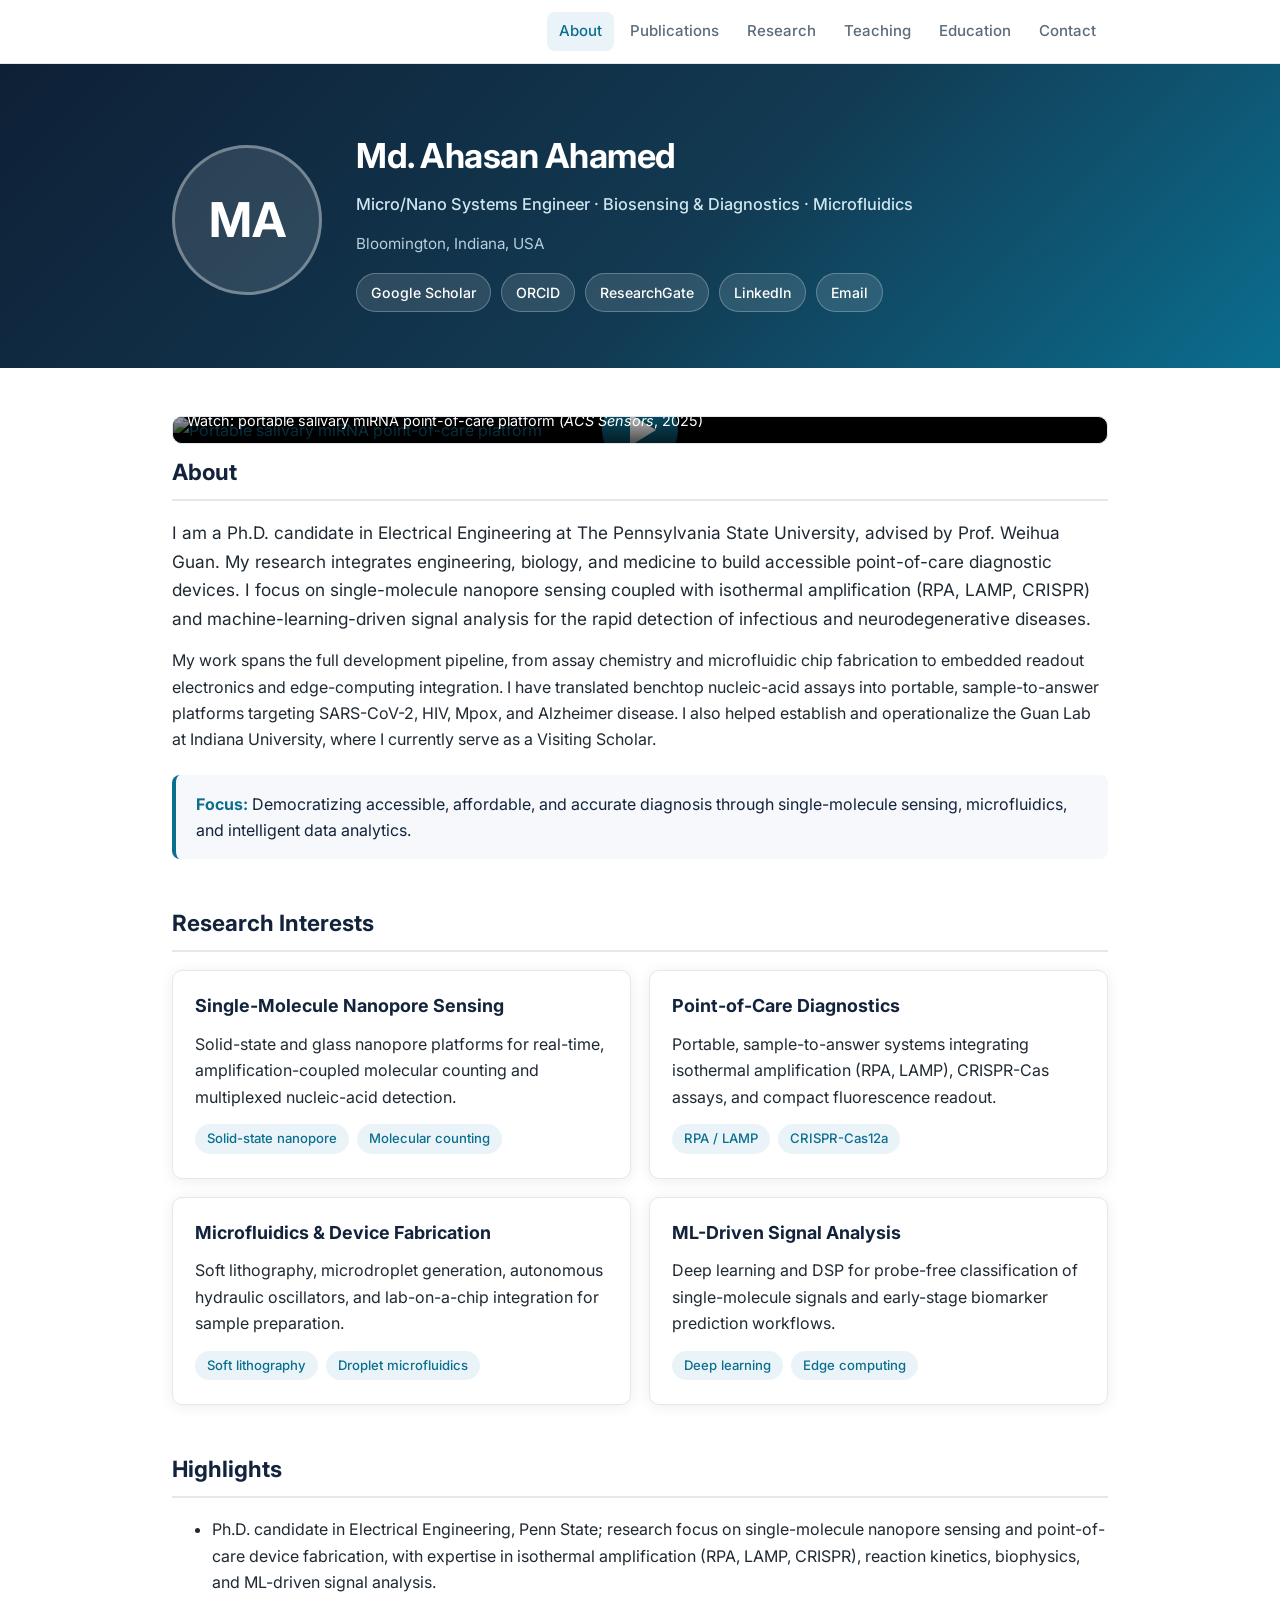
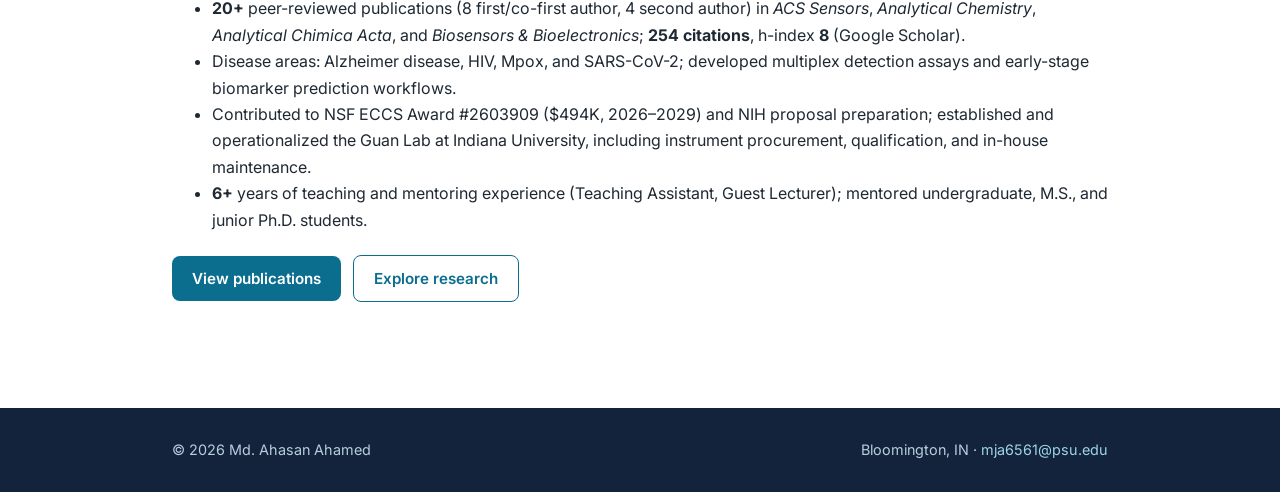
==== commit aca246b9: "Refactor to linked stylesheet (style.css + nav.js); add README; full site backup" ====
--- a/index.html
+++ b/index.html
@@ -8,179 +8,7 @@
 <meta name="author" content="Md. Ahasan Ahamed">
 <link rel="preconnect" href="https://fonts.googleapis.com">
 <link href="https://fonts.googleapis.com/css2?family=Inter:wght@400;500;600;700&display=swap" rel="stylesheet">
-<style>
-/* ===========================================================
-   Md. Ahasan Ahamed — Academic Website — shared stylesheet
-   =========================================================== */
-:root{
-  --navy:#12233b; --accent:#0b6e8f; --accent-2:#12a1c9;
-  --ink:#1f2933; --muted:#5b6b7b; --line:#e3e8ee;
-  --bg:#ffffff; --bg-soft:#f6f8fb; --chip:#eaf4f8;
-  --maxw:980px; --radius:10px; --shadow:0 2px 14px rgba(18,35,59,.08);
-}
-*{box-sizing:border-box}
-html{scroll-behavior:smooth}
-body{margin:0;font-family:"Inter",-apple-system,BlinkMacSystemFont,"Segoe UI",Roboto,Helvetica,Arial,sans-serif;
-  color:var(--ink);background:var(--bg);line-height:1.65;font-size:16px;-webkit-font-smoothing:antialiased}
-a{color:var(--accent);text-decoration:none}
-a:hover{text-decoration:underline}
-img{max-width:100%}
-.container{max-width:var(--maxw);margin:0 auto;padding:0 22px}
-
-/* Navbar */
-.navbar{position:sticky;top:0;z-index:50;background:rgba(255,255,255,.92);
-  backdrop-filter:saturate(180%) blur(8px);border-bottom:1px solid var(--line)}
-.nav-inner{max-width:var(--maxw);margin:0 auto;padding:12px 22px;display:flex;
-  align-items:center;justify-content:space-between;gap:16px}
-.brand{font-weight:700;color:var(--navy);font-size:1.05rem;letter-spacing:.2px}
-.brand span{color:var(--accent)}
-.nav-links{display:flex;flex-wrap:wrap;gap:4px;list-style:none;margin:0;padding:0}
-.nav-links a{display:inline-block;padding:7px 12px;border-radius:8px;color:var(--muted);font-weight:500;font-size:.94rem}
-.nav-links a:hover{background:var(--bg-soft);color:var(--navy);text-decoration:none}
-.nav-links a.active{color:var(--accent);background:var(--chip)}
-.nav-toggle{display:none;background:none;border:1px solid var(--line);border-radius:8px;
-  padding:6px 10px;font-size:1.1rem;cursor:pointer;color:var(--navy)}
-
-/* Hero */
-.hero{background:linear-gradient(135deg,#0e2036 0%,#123a52 55%,#0b6e8f 100%);color:#fff;padding:64px 0 56px}
-.hero-inner{max-width:var(--maxw);margin:0 auto;padding:0 22px;display:grid;
-  grid-template-columns:150px 1fr;gap:34px;align-items:center}
-.avatar{width:150px;height:150px;border-radius:50%;background:rgba(255,255,255,.12);
-  border:3px solid rgba(255,255,255,.35);display:flex;align-items:center;justify-content:center;
-  font-size:3rem;font-weight:700;color:#fff;overflow:hidden}
-.hero h1{margin:0 0 6px;font-size:2.15rem;letter-spacing:-.5px}
-.hero .tagline{margin:0 0 14px;color:#cfe6ef;font-weight:500;font-size:1.02rem}
-.hero .loc{color:#b7cede;font-size:.95rem;margin:0 0 16px}
-.hero-links{display:flex;flex-wrap:wrap;gap:10px}
-.hero-links a{display:inline-block;background:rgba(255,255,255,.12);border:1px solid rgba(255,255,255,.25);
-  color:#fff;padding:7px 14px;border-radius:20px;font-size:.88rem;font-weight:500}
-.hero-links a:hover{background:rgba(255,255,255,.24);text-decoration:none}
-
-/* Sections */
-main{padding:48px 0 60px}
-section{margin-bottom:46px}
-.page-title{font-size:1.9rem;color:var(--navy);margin:0 0 6px;letter-spacing:-.4px}
-.page-sub{color:var(--muted);margin:0 0 30px}
-h2.section-title{font-size:1.4rem;color:var(--navy);margin:0 0 18px;padding-bottom:8px;border-bottom:2px solid var(--line)}
-h3{color:var(--navy);font-size:1.12rem;margin:26px 0 10px}
-p{margin:0 0 14px}
-.lead{font-size:1.08rem;color:var(--ink)}
-.mission{background:var(--bg-soft);border-left:4px solid var(--accent);padding:16px 20px;
-  border-radius:8px;margin:22px 0;color:var(--navy)}
-.mission strong{color:var(--accent)}
-
-/* Stats */
-.stats{display:grid;grid-template-columns:repeat(4,1fr);gap:16px;margin:28px 0}
-.stat{background:var(--bg-soft);border:1px solid var(--line);border-radius:var(--radius);padding:18px 14px;text-align:center}
-.stat .num{font-size:1.7rem;font-weight:700;color:var(--accent);line-height:1.1}
-.stat .lbl{font-size:.85rem;color:var(--muted);margin-top:4px}
-
-/* Cards */
-.cards{display:grid;grid-template-columns:repeat(2,1fr);gap:18px}
-.card{background:#fff;border:1px solid var(--line);border-radius:var(--radius);padding:20px 22px;box-shadow:var(--shadow)}
-.card h3{margin-top:0}
-.chips{display:flex;flex-wrap:wrap;gap:8px;margin:10px 0 4px}
-.chip{background:var(--chip);color:var(--accent);border-radius:16px;padding:4px 12px;font-size:.82rem;font-weight:500}
-
-/* Timeline */
-.timeline{border-left:2px solid var(--line);margin-left:6px;padding-left:24px}
-.tl-item{position:relative;margin-bottom:26px}
-.tl-item::before{content:"";position:absolute;left:-31px;top:5px;width:12px;height:12px;
-  background:var(--accent);border-radius:50%;border:2px solid #fff;box-shadow:0 0 0 2px var(--accent)}
-.tl-item .when{font-size:.85rem;color:var(--accent);font-weight:600}
-.tl-item h3{margin:2px 0 2px}
-.tl-item .where{color:var(--muted);font-size:.95rem;margin-bottom:6px}
-.tl-item ul{margin:6px 0 0;padding-left:18px}
-.tl-item li{margin-bottom:4px}
-
-/* Publications */
-.pub-group{margin-bottom:34px}
-.pub-list{list-style:none;margin:0;padding:0}
-.pub{display:flex;gap:14px;padding:16px 0;border-bottom:1px solid var(--line)}
-.pub .idx{flex:0 0 30px;font-weight:700;color:var(--accent);font-size:.95rem}
-.pub .body{flex:1}
-.pub .authors{color:var(--muted);font-size:.94rem}
-.pub .authors .me{color:var(--navy);font-weight:700}
-.pub .venue{font-style:italic;color:var(--navy)}
-.pub .meta{display:flex;flex-wrap:wrap;gap:8px;align-items:center;margin-top:6px}
-.badge{font-size:.74rem;font-weight:600;padding:2px 9px;border-radius:12px;text-transform:uppercase;letter-spacing:.4px}
-.badge.date{background:var(--chip);color:var(--accent)}
-.badge.review{background:#fff4e5;color:#b5651d}
-.badge.doi{background:#eef2f7;color:var(--muted)}
-.badge.doi a{color:var(--muted)}
-
-/* Contact */
-.contact-grid{display:grid;grid-template-columns:1fr 1fr;gap:22px}
-.info-row{display:flex;gap:10px;margin-bottom:12px}
-.info-row .k{font-weight:600;color:var(--navy);min-width:84px}
-.ref-card{background:var(--bg-soft);border:1px solid var(--line);border-radius:var(--radius);padding:16px 18px;margin-bottom:14px}
-.ref-card .name{font-weight:700;color:var(--navy)}
-.ref-card .role{color:var(--muted);font-size:.92rem}
-
-/* Buttons */
-.btn{display:inline-block;background:var(--accent);color:#fff;padding:10px 20px;border-radius:8px;font-weight:600;font-size:.95rem}
-.btn:hover{background:#095b76;text-decoration:none}
-.btn.ghost{background:transparent;color:var(--accent);border:1px solid var(--accent)}
-.btn.ghost:hover{background:var(--chip)}
-
-/* Footer */
-footer{background:var(--navy);color:#b7cede;padding:30px 0;font-size:.9rem}
-footer .container{display:flex;flex-wrap:wrap;justify-content:space-between;gap:14px}
-footer a{color:#9ed4e6}
-
-/* Responsive */
-@media (max-width:760px){
-  .nav-toggle{display:block}
-  .nav-links{display:none;width:100%;flex-direction:column;padding-top:10px}
-  .nav-links.open{display:flex}
-  .nav-inner{flex-wrap:wrap}
-  .hero-inner{grid-template-columns:1fr;text-align:center;justify-items:center;gap:20px}
-  .hero-links{justify-content:center}
-  .stats{grid-template-columns:repeat(2,1fr)}
-  .cards{grid-template-columns:1fr}
-  .contact-grid{grid-template-columns:1fr}
-}
-
-/* --- Revision additions --- */
-.scholar-cta{display:flex;flex-wrap:wrap;align-items:center;gap:14px;background:var(--bg-soft);
-  border:1px solid var(--line);border-left:4px solid var(--accent);border-radius:10px;padding:16px 20px;margin:0 0 30px}
-.scholar-cta .txt{flex:1;min-width:220px;color:var(--navy)}
-.pub-year{font-size:1.05rem;color:var(--accent);font-weight:700;margin:26px 0 4px;
-  padding-bottom:4px;border-bottom:1px solid var(--line)}
-.proj{display:grid;grid-template-columns:260px 1fr;gap:22px;align-items:start;margin-bottom:34px}
-.proj.rev{grid-template-columns:1fr 260px}
-.proj.rev .fig{order:2}
-.fig{border:1px solid var(--line);border-radius:10px;overflow:hidden;background:var(--bg-soft)}
-.fig img{display:block;width:100%;height:auto}
-.fig .cap{font-size:.78rem;color:var(--muted);padding:8px 10px;border-top:1px solid var(--line)}
-.fig-ph{display:flex;align-items:center;justify-content:center;text-align:center;min-height:170px;
-  color:var(--muted);font-size:.85rem;padding:16px;background:repeating-linear-gradient(45deg,#f2f6fa,#f2f6fa 10px,#eef3f8 10px,#eef3f8 20px)}
-.proj h3{margin-top:0}
-.course{margin:0 0 6px}
-.course-role{color:var(--muted);font-size:.9rem;margin:0 0 10px}
-hr.sep{border:none;border-top:1px solid var(--line);margin:28px 0}
-@media (max-width:760px){.proj,.proj.rev{grid-template-columns:1fr}.proj.rev .fig{order:0}}
-
-/* --- pub thumbnails --- */
-.pub-thumb{float:right;width:118px;height:auto;margin:2px 0 8px 16px;border:1px solid var(--line);border-radius:6px;background:#fff}
-@media (max-width:520px){.pub-thumb{float:none;display:block;width:100%;max-width:220px;margin:8px 0}}
-
-/* --- featured video --- */
-.video-feature{margin:0 0 10px}
-.video-feature video{width:100%;aspect-ratio:8/5;background:#000;border-radius:10px;border:1px solid var(--line);display:block}
-.video-feature .cap{font-size:.85rem;color:var(--muted);margin-top:8px;text-align:center}
-
-/* --- video poster link --- */
-.video-link{position:relative;display:block;width:100%;aspect-ratio:8/5;border-radius:10px;overflow:hidden;border:1px solid var(--line);background:#000}
-.video-link img{width:100%;height:100%;object-fit:cover;display:block;opacity:.9}
-.video-link .play{position:absolute;top:50%;left:50%;transform:translate(-50%,-50%);
-  width:76px;height:76px;border-radius:50%;background:rgba(11,110,143,.92);display:flex;align-items:center;justify-content:center}
-.video-link .play::after{content:"";border-style:solid;border-width:16px 0 16px 26px;border-color:transparent transparent transparent #fff;margin-left:6px}
-.video-link:hover .play{background:rgba(9,91,118,.98)}
-.video-link .ov{position:absolute;left:0;right:0;bottom:0;padding:10px 14px;color:#fff;font-size:.9rem;
-  background:linear-gradient(transparent,rgba(0,0,0,.7))}
-
-</style>
+<link rel="stylesheet" href="style.css">
 </head>
 <body>
 <nav class="navbar">
@@ -203,7 +31,7 @@
     <div class="avatar" id="avatar">MA</div>
     <div>
       <h1>Md. Ahasan Ahamed</h1>
-      <p class="tagline">Device Engineer &middot; Microfluidics &middot; Portable Biosensing Systems</p>
+      <p class="tagline">Micro/Nano Systems Engineer &middot; Biosensing &amp; Diagnostics &middot; Microfluidics</p>
       <p class="loc">Bloomington, Indiana, USA</p>
       <div class="hero-links">
         <a href="https://scholar.google.com/citations?user=elt2-ZsAAAAJ&hl=en" target="_blank" rel="noopener">Google Scholar</a>
@@ -219,12 +47,20 @@
 <main>
 <div class="container">
 
+  <section class="video-feature">
+    <a class="video-link" href="https://pubs.acs.org/doi/suppl/10.1021/acssensors.5c01275/suppl_file/se5c01275_si_002.mp4" target="_blank" rel="noopener" aria-label="Play demonstration video">
+      <img src="https://wguanlab.github.io/assets/img/publication_preview/ahamed_multiplexed_2025.jpeg" alt="Portable salivary miRNA point-of-care platform">
+      <span class="play"></span>
+      <span class="ov">Watch: portable salivary miRNA point-of-care platform (<em>ACS Sensors</em>, 2025)</span>
+    </a>
+  </section>
+
   <section>
     <h2 class="section-title">About</h2>
-    <p class="lead">I am a device engineer and Ph.D. candidate in Electrical Engineering at The Pennsylvania State University, advised by Prof. Weihua Guan. My work centers on building portable biomedical systems that connect microfluidic sample handling, assay chemistry, optical or electronic readout, embedded hardware, and data analysis into practical point-of-care diagnostic platforms.</p>
-    <p>I design and fabricate microfluidic devices, integrate them with sensing modules and compact instrumentation, and translate benchtop molecular assays into portable workflows for real samples. My projects span nanopore sensing, RPA/LAMP/CRISPR assays, fluorescence detection, sample preparation, system packaging, Python-based analysis, and hardware-software integration for applications in SARS-CoV-2, HIV, Mpox, and Alzheimer disease.</p>
+    <p class="lead">I am a Ph.D. candidate in Electrical Engineering at The Pennsylvania State University, advised by Prof. Weihua Guan. My research integrates engineering, biology, and medicine to build accessible point-of-care diagnostic devices. I focus on single-molecule nanopore sensing coupled with isothermal amplification (RPA, LAMP, CRISPR) and machine-learning-driven signal analysis for the rapid detection of infectious and neurodegenerative diseases.</p>
+    <p>My work spans the full development pipeline, from assay chemistry and microfluidic chip fabrication to embedded readout electronics and edge-computing integration. I have translated benchtop nucleic-acid assays into portable, sample-to-answer platforms targeting SARS-CoV-2, HIV, Mpox, and Alzheimer disease. I also helped establish and operationalize the Guan Lab at Indiana University, where I currently serve as a Visiting Scholar.</p>
     <div class="mission">
-      <strong>Focus:</strong> Engineering integrated, reliable, and field-ready diagnostic devices through microfluidic design, system integration, single-molecule sensing, and intelligent data analytics.
+      <strong>Focus:</strong> Democratizing accessible, affordable, and accurate diagnosis through single-molecule sensing, microfluidics, and intelligent data analytics.
     </div>
   </section>
 
@@ -238,8 +74,8 @@
       </div>
       <div class="card">
         <h3>Point-of-Care Diagnostics</h3>
-        <p>Portable, sample-to-answer systems integrating bio assays, portable device workflows, sample preparation, and compact fluorescence or electronic readout.</p>
-        <div class="chips"><span class="chip">Bio assay</span><span class="chip">Portable device</span></div>
+        <p>Portable, sample-to-answer systems integrating isothermal amplification (RPA, LAMP), CRISPR-Cas assays, and compact fluorescence readout.</p>
+        <div class="chips"><span class="chip">RPA / LAMP</span><span class="chip">CRISPR-Cas12a</span></div>
       </div>
       <div class="card">
         <h3>Microfluidics &amp; Device Fabrication</h3>
@@ -266,15 +102,6 @@
     <p style="margin-top:22px"><a class="btn" href="publications.html">View publications</a> &nbsp; <a class="btn ghost" href="research.html">Explore research</a></p>
   </section>
 
-  <section class="video-feature">
-    <h2 class="section-title">Device Demonstration</h2>
-    <a class="video-link" href="https://pubs.acs.org/doi/suppl/10.1021/acssensors.5c01275/suppl_file/se5c01275_si_002.mp4" target="_blank" rel="noopener" aria-label="Play demonstration video">
-      <img src="assets/home/device-video-poster.png" alt="Portable diagnostic device setup with centrifuge, RPA reagents, analyzer, and battery pack">
-      <span class="play"></span>
-      <span class="ov">Watch: portable salivary miRNA point-of-care platform (<em>ACS Sensors</em>, 2025)</span>
-    </a>
-  </section>
-
 </div>
 </main>
 
@@ -284,14 +111,6 @@
     <div>Bloomington, IN &middot; <a href="mailto:mja6561@psu.edu">mja6561@psu.edu</a></div>
   </div>
 </footer>
-<script>
-// mobile nav toggle
-document.addEventListener('DOMContentLoaded',function(){
-  var t=document.querySelector('.nav-toggle');
-  var l=document.querySelector('.nav-links');
-  if(t&&l){t.addEventListener('click',function(){l.classList.toggle('open');});}
-});
-
-</script>
+<script src="nav.js"></script>
 </body>
 </html>
--- a/style.css
+++ b/style.css
@@ -0,0 +1,170 @@
+/* ===========================================================
+   Md. Ahasan Ahamed — Academic Website — shared stylesheet
+   =========================================================== */
+:root{
+  --navy:#12233b; --accent:#0b6e8f; --accent-2:#12a1c9;
+  --ink:#1f2933; --muted:#5b6b7b; --line:#e3e8ee;
+  --bg:#ffffff; --bg-soft:#f6f8fb; --chip:#eaf4f8;
+  --maxw:980px; --radius:10px; --shadow:0 2px 14px rgba(18,35,59,.08);
+}
+*{box-sizing:border-box}
+html{scroll-behavior:smooth}
+body{margin:0;font-family:"Inter",-apple-system,BlinkMacSystemFont,"Segoe UI",Roboto,Helvetica,Arial,sans-serif;
+  color:var(--ink);background:var(--bg);line-height:1.65;font-size:16px;-webkit-font-smoothing:antialiased}
+a{color:var(--accent);text-decoration:none}
+a:hover{text-decoration:underline}
+img{max-width:100%}
+.container{max-width:var(--maxw);margin:0 auto;padding:0 22px}
+
+/* Navbar */
+.navbar{position:sticky;top:0;z-index:50;background:rgba(255,255,255,.92);
+  backdrop-filter:saturate(180%) blur(8px);border-bottom:1px solid var(--line)}
+.nav-inner{max-width:var(--maxw);margin:0 auto;padding:12px 22px;display:flex;
+  align-items:center;justify-content:space-between;gap:16px}
+.brand{font-weight:700;color:var(--navy);font-size:1.05rem;letter-spacing:.2px}
+.brand span{color:var(--accent)}
+.nav-links{display:flex;flex-wrap:wrap;gap:4px;list-style:none;margin:0;padding:0}
+.nav-links a{display:inline-block;padding:7px 12px;border-radius:8px;color:var(--muted);font-weight:500;font-size:.94rem}
+.nav-links a:hover{background:var(--bg-soft);color:var(--navy);text-decoration:none}
+.nav-links a.active{color:var(--accent);background:var(--chip)}
+.nav-toggle{display:none;background:none;border:1px solid var(--line);border-radius:8px;
+  padding:6px 10px;font-size:1.1rem;cursor:pointer;color:var(--navy)}
+
+/* Hero */
+.hero{background:linear-gradient(135deg,#0e2036 0%,#123a52 55%,#0b6e8f 100%);color:#fff;padding:64px 0 56px}
+.hero-inner{max-width:var(--maxw);margin:0 auto;padding:0 22px;display:grid;
+  grid-template-columns:150px 1fr;gap:34px;align-items:center}
+.avatar{width:150px;height:150px;border-radius:50%;background:rgba(255,255,255,.12);
+  border:3px solid rgba(255,255,255,.35);display:flex;align-items:center;justify-content:center;
+  font-size:3rem;font-weight:700;color:#fff;overflow:hidden}
+.hero h1{margin:0 0 6px;font-size:2.15rem;letter-spacing:-.5px}
+.hero .tagline{margin:0 0 14px;color:#cfe6ef;font-weight:500;font-size:1.02rem}
+.hero .loc{color:#b7cede;font-size:.95rem;margin:0 0 16px}
+.hero-links{display:flex;flex-wrap:wrap;gap:10px}
+.hero-links a{display:inline-block;background:rgba(255,255,255,.12);border:1px solid rgba(255,255,255,.25);
+  color:#fff;padding:7px 14px;border-radius:20px;font-size:.88rem;font-weight:500}
+.hero-links a:hover{background:rgba(255,255,255,.24);text-decoration:none}
+
+/* Sections */
+main{padding:48px 0 60px}
+section{margin-bottom:46px}
+.page-title{font-size:1.9rem;color:var(--navy);margin:0 0 6px;letter-spacing:-.4px}
+.page-sub{color:var(--muted);margin:0 0 30px}
+h2.section-title{font-size:1.4rem;color:var(--navy);margin:0 0 18px;padding-bottom:8px;border-bottom:2px solid var(--line)}
+h3{color:var(--navy);font-size:1.12rem;margin:26px 0 10px}
+p{margin:0 0 14px}
+.lead{font-size:1.08rem;color:var(--ink)}
+.mission{background:var(--bg-soft);border-left:4px solid var(--accent);padding:16px 20px;
+  border-radius:8px;margin:22px 0;color:var(--navy)}
+.mission strong{color:var(--accent)}
+
+/* Stats */
+.stats{display:grid;grid-template-columns:repeat(4,1fr);gap:16px;margin:28px 0}
+.stat{background:var(--bg-soft);border:1px solid var(--line);border-radius:var(--radius);padding:18px 14px;text-align:center}
+.stat .num{font-size:1.7rem;font-weight:700;color:var(--accent);line-height:1.1}
+.stat .lbl{font-size:.85rem;color:var(--muted);margin-top:4px}
+
+/* Cards */
+.cards{display:grid;grid-template-columns:repeat(2,1fr);gap:18px}
+.card{background:#fff;border:1px solid var(--line);border-radius:var(--radius);padding:20px 22px;box-shadow:var(--shadow)}
+.card h3{margin-top:0}
+.chips{display:flex;flex-wrap:wrap;gap:8px;margin:10px 0 4px}
+.chip{background:var(--chip);color:var(--accent);border-radius:16px;padding:4px 12px;font-size:.82rem;font-weight:500}
+
+/* Timeline */
+.timeline{border-left:2px solid var(--line);margin-left:6px;padding-left:24px}
+.tl-item{position:relative;margin-bottom:26px}
+.tl-item::before{content:"";position:absolute;left:-31px;top:5px;width:12px;height:12px;
+  background:var(--accent);border-radius:50%;border:2px solid #fff;box-shadow:0 0 0 2px var(--accent)}
+.tl-item .when{font-size:.85rem;color:var(--accent);font-weight:600}
+.tl-item h3{margin:2px 0 2px}
+.tl-item .where{color:var(--muted);font-size:.95rem;margin-bottom:6px}
+.tl-item ul{margin:6px 0 0;padding-left:18px}
+.tl-item li{margin-bottom:4px}
+
+/* Publications */
+.pub-group{margin-bottom:34px}
+.pub-list{list-style:none;margin:0;padding:0}
+.pub{display:flex;gap:14px;padding:16px 0;border-bottom:1px solid var(--line)}
+.pub .idx{flex:0 0 30px;font-weight:700;color:var(--accent);font-size:.95rem}
+.pub .body{flex:1}
+.pub .authors{color:var(--muted);font-size:.94rem}
+.pub .authors .me{color:var(--navy);font-weight:700}
+.pub .venue{font-style:italic;color:var(--navy)}
+.pub .meta{display:flex;flex-wrap:wrap;gap:8px;align-items:center;margin-top:6px}
+.badge{font-size:.74rem;font-weight:600;padding:2px 9px;border-radius:12px;text-transform:uppercase;letter-spacing:.4px}
+.badge.date{background:var(--chip);color:var(--accent)}
+.badge.review{background:#fff4e5;color:#b5651d}
+.badge.doi{background:#eef2f7;color:var(--muted)}
+.badge.doi a{color:var(--muted)}
+
+/* Contact */
+.contact-grid{display:grid;grid-template-columns:1fr 1fr;gap:22px}
+.info-row{display:flex;gap:10px;margin-bottom:12px}
+.info-row .k{font-weight:600;color:var(--navy);min-width:84px}
+.ref-card{background:var(--bg-soft);border:1px solid var(--line);border-radius:var(--radius);padding:16px 18px;margin-bottom:14px}
+.ref-card .name{font-weight:700;color:var(--navy)}
+.ref-card .role{color:var(--muted);font-size:.92rem}
+
+/* Buttons */
+.btn{display:inline-block;background:var(--accent);color:#fff;padding:10px 20px;border-radius:8px;font-weight:600;font-size:.95rem}
+.btn:hover{background:#095b76;text-decoration:none}
+.btn.ghost{background:transparent;color:var(--accent);border:1px solid var(--accent)}
+.btn.ghost:hover{background:var(--chip)}
+
+/* Footer */
+footer{background:var(--navy);color:#b7cede;padding:30px 0;font-size:.9rem}
+footer .container{display:flex;flex-wrap:wrap;justify-content:space-between;gap:14px}
+footer a{color:#9ed4e6}
+
+/* Responsive */
+@media (max-width:760px){
+  .nav-toggle{display:block}
+  .nav-links{display:none;width:100%;flex-direction:column;padding-top:10px}
+  .nav-links.open{display:flex}
+  .nav-inner{flex-wrap:wrap}
+  .hero-inner{grid-template-columns:1fr;text-align:center;justify-items:center;gap:20px}
+  .hero-links{justify-content:center}
+  .stats{grid-template-columns:repeat(2,1fr)}
+  .cards{grid-template-columns:1fr}
+  .contact-grid{grid-template-columns:1fr}
+}
+
+/* --- Revision additions --- */
+.scholar-cta{display:flex;flex-wrap:wrap;align-items:center;gap:14px;background:var(--bg-soft);
+  border:1px solid var(--line);border-left:4px solid var(--accent);border-radius:10px;padding:16px 20px;margin:0 0 30px}
+.scholar-cta .txt{flex:1;min-width:220px;color:var(--navy)}
+.pub-year{font-size:1.05rem;color:var(--accent);font-weight:700;margin:26px 0 4px;
+  padding-bottom:4px;border-bottom:1px solid var(--line)}
+.proj{display:grid;grid-template-columns:260px 1fr;gap:22px;align-items:start;margin-bottom:34px}
+.proj.rev{grid-template-columns:1fr 260px}
+.proj.rev .fig{order:2}
+.fig{border:1px solid var(--line);border-radius:10px;overflow:hidden;background:var(--bg-soft)}
+.fig img{display:block;width:100%;height:auto}
+.fig .cap{font-size:.78rem;color:var(--muted);padding:8px 10px;border-top:1px solid var(--line)}
+.fig-ph{display:flex;align-items:center;justify-content:center;text-align:center;min-height:170px;
+  color:var(--muted);font-size:.85rem;padding:16px;background:repeating-linear-gradient(45deg,#f2f6fa,#f2f6fa 10px,#eef3f8 10px,#eef3f8 20px)}
+.proj h3{margin-top:0}
+.course{margin:0 0 6px}
+.course-role{color:var(--muted);font-size:.9rem;margin:0 0 10px}
+hr.sep{border:none;border-top:1px solid var(--line);margin:28px 0}
+@media (max-width:760px){.proj,.proj.rev{grid-template-columns:1fr}.proj.rev .fig{order:0}}
+
+/* --- pub thumbnails --- */
+.pub-thumb{float:right;width:118px;height:auto;margin:2px 0 8px 16px;border:1px solid var(--line);border-radius:6px;background:#fff}
+@media (max-width:520px){.pub-thumb{float:none;display:block;width:100%;max-width:220px;margin:8px 0}}
+
+/* --- featured video --- */
+.video-feature{margin:0 0 10px}
+.video-feature video{width:100%;max-height:460px;background:#000;border-radius:10px;border:1px solid var(--line);display:block}
+.video-feature .cap{font-size:.85rem;color:var(--muted);margin-top:8px;text-align:center}
+
+/* --- video poster link --- */
+.video-link{position:relative;display:block;border-radius:10px;overflow:hidden;border:1px solid var(--line);background:#000}
+.video-link img{width:100%;max-height:460px;object-fit:cover;display:block;opacity:.9}
+.video-link .play{position:absolute;top:50%;left:50%;transform:translate(-50%,-50%);
+  width:76px;height:76px;border-radius:50%;background:rgba(11,110,143,.92);display:flex;align-items:center;justify-content:center}
+.video-link .play::after{content:"";border-style:solid;border-width:16px 0 16px 26px;border-color:transparent transparent transparent #fff;margin-left:6px}
+.video-link:hover .play{background:rgba(9,91,118,.98)}
+.video-link .ov{position:absolute;left:0;right:0;bottom:0;padding:10px 14px;color:#fff;font-size:.9rem;
+  background:linear-gradient(transparent,rgba(0,0,0,.7))}
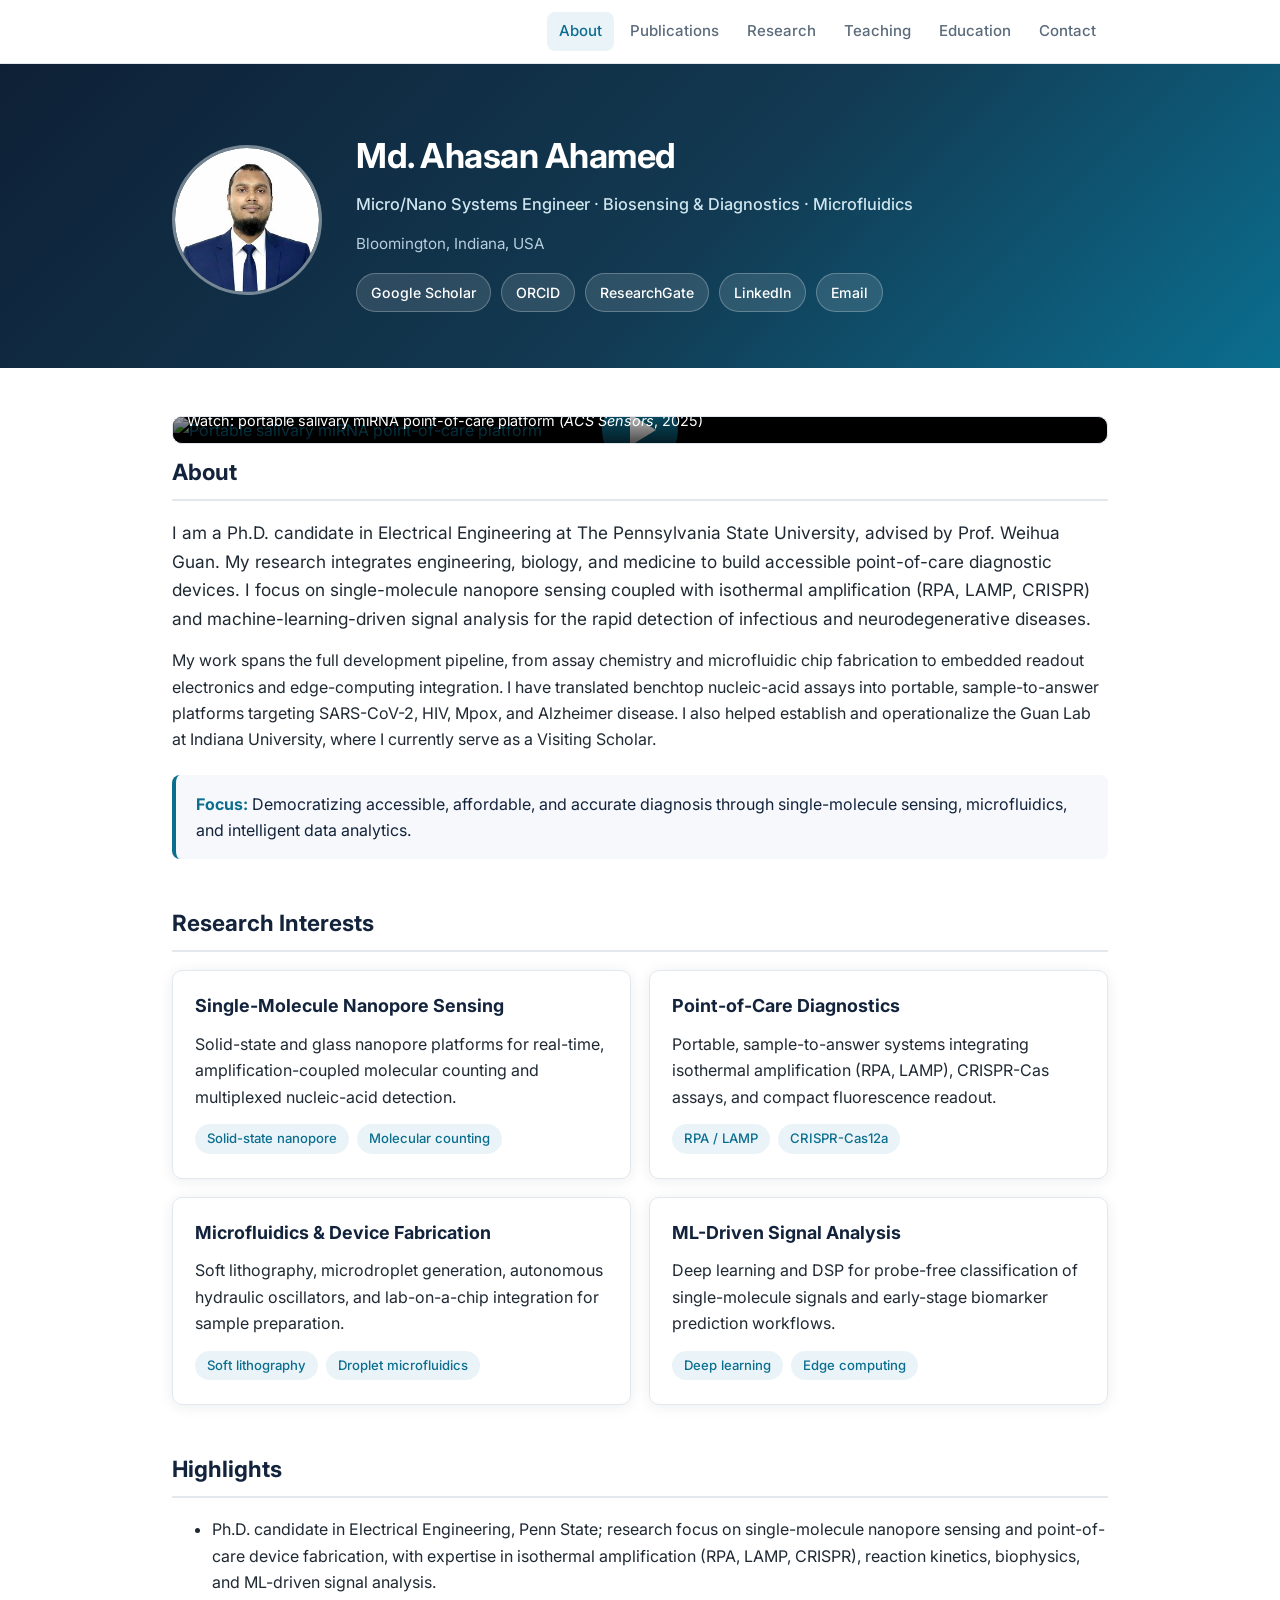
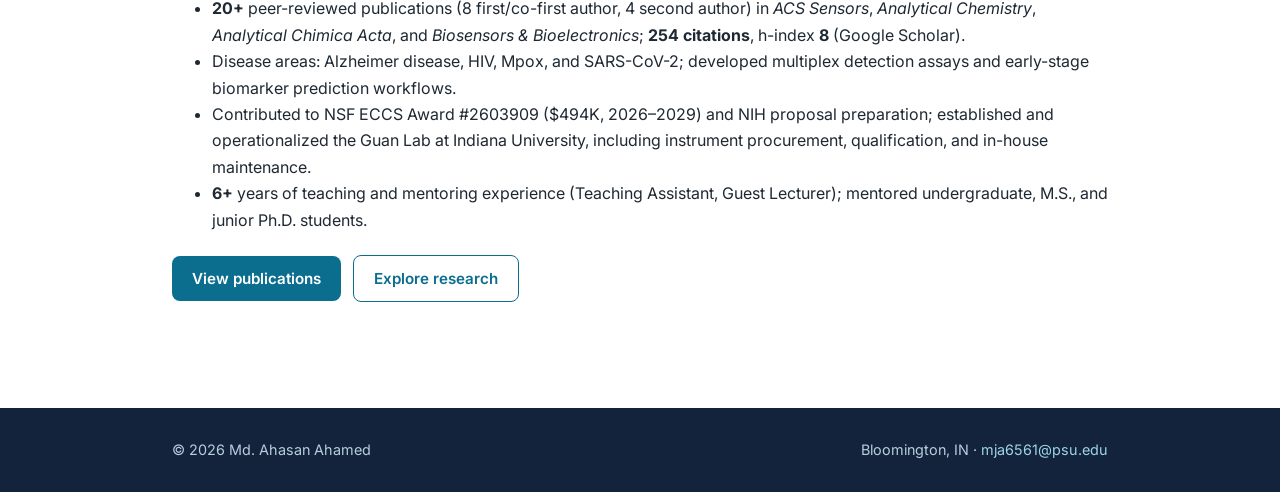
==== commit 9d889db2: "Add files via upload" ====
--- a/index.html
+++ b/index.html
@@ -28,7 +28,7 @@
 
 <header class="hero">
   <div class="hero-inner">
-    <div class="avatar" id="avatar">MA</div>
+    <div class="avatar" id="avatar"><img src="headshot.jpg" alt="Md. Ahasan Ahamed"></div>
     <div>
       <h1>Md. Ahasan Ahamed</h1>
       <p class="tagline">Micro/Nano Systems Engineer &middot; Biosensing &amp; Diagnostics &middot; Microfluidics</p>
@@ -49,7 +49,7 @@
 
   <section class="video-feature">
     <a class="video-link" href="https://pubs.acs.org/doi/suppl/10.1021/acssensors.5c01275/suppl_file/se5c01275_si_002.mp4" target="_blank" rel="noopener" aria-label="Play demonstration video">
-      <img src="https://wguanlab.github.io/assets/img/publication_preview/ahamed_multiplexed_2025.jpeg" alt="Portable salivary miRNA point-of-care platform">
+      <img src="https://wguanlab.github.io/assets/img/publication_preview/ahamed_multiplexed_2025-480.webp" alt="Portable salivary miRNA point-of-care platform">
       <span class="play"></span>
       <span class="ov">Watch: portable salivary miRNA point-of-care platform (<em>ACS Sensors</em>, 2025)</span>
     </a>
--- a/style.css
+++ b/style.css
@@ -168,3 +168,5 @@
 .video-link:hover .play{background:rgba(9,91,118,.98)}
 .video-link .ov{position:absolute;left:0;right:0;bottom:0;padding:10px 14px;color:#fff;font-size:.9rem;
   background:linear-gradient(transparent,rgba(0,0,0,.7))}
+
+.avatar img{width:100%;height:100%;object-fit:cover;border-radius:50%}
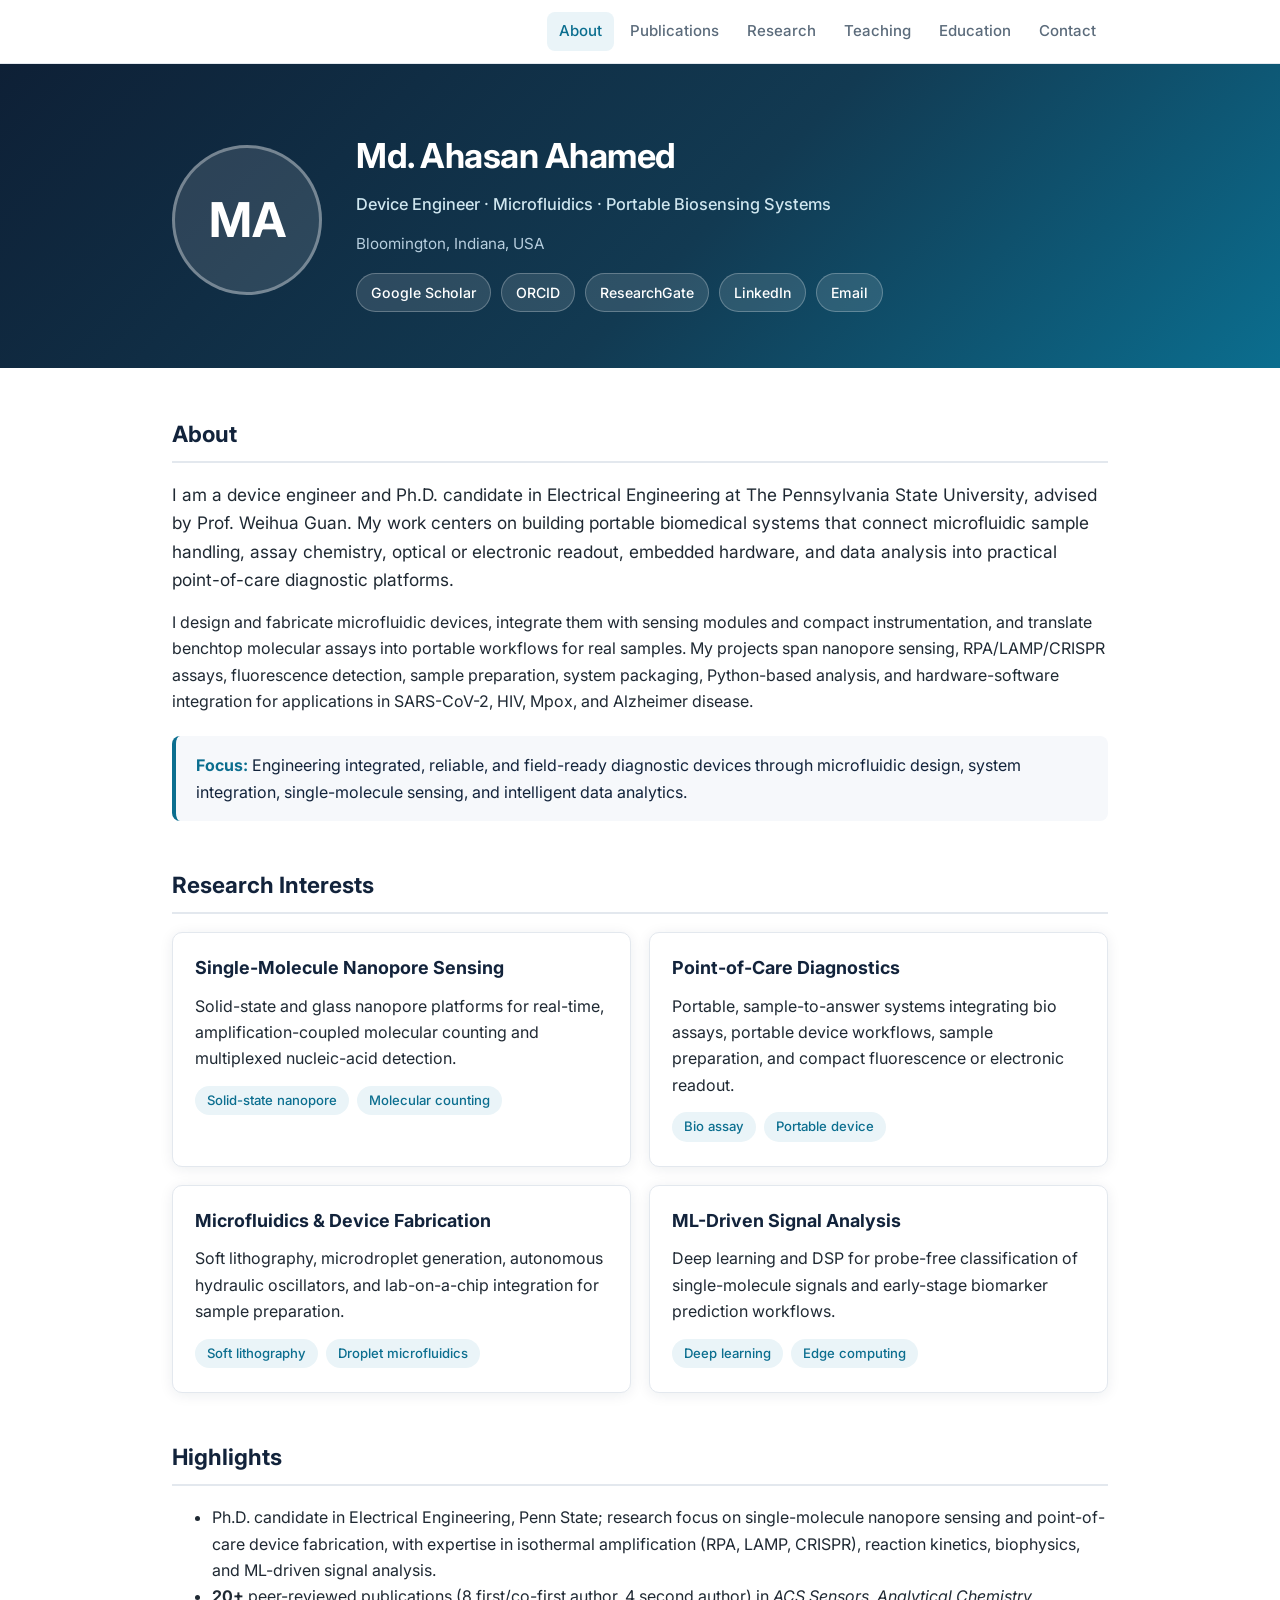
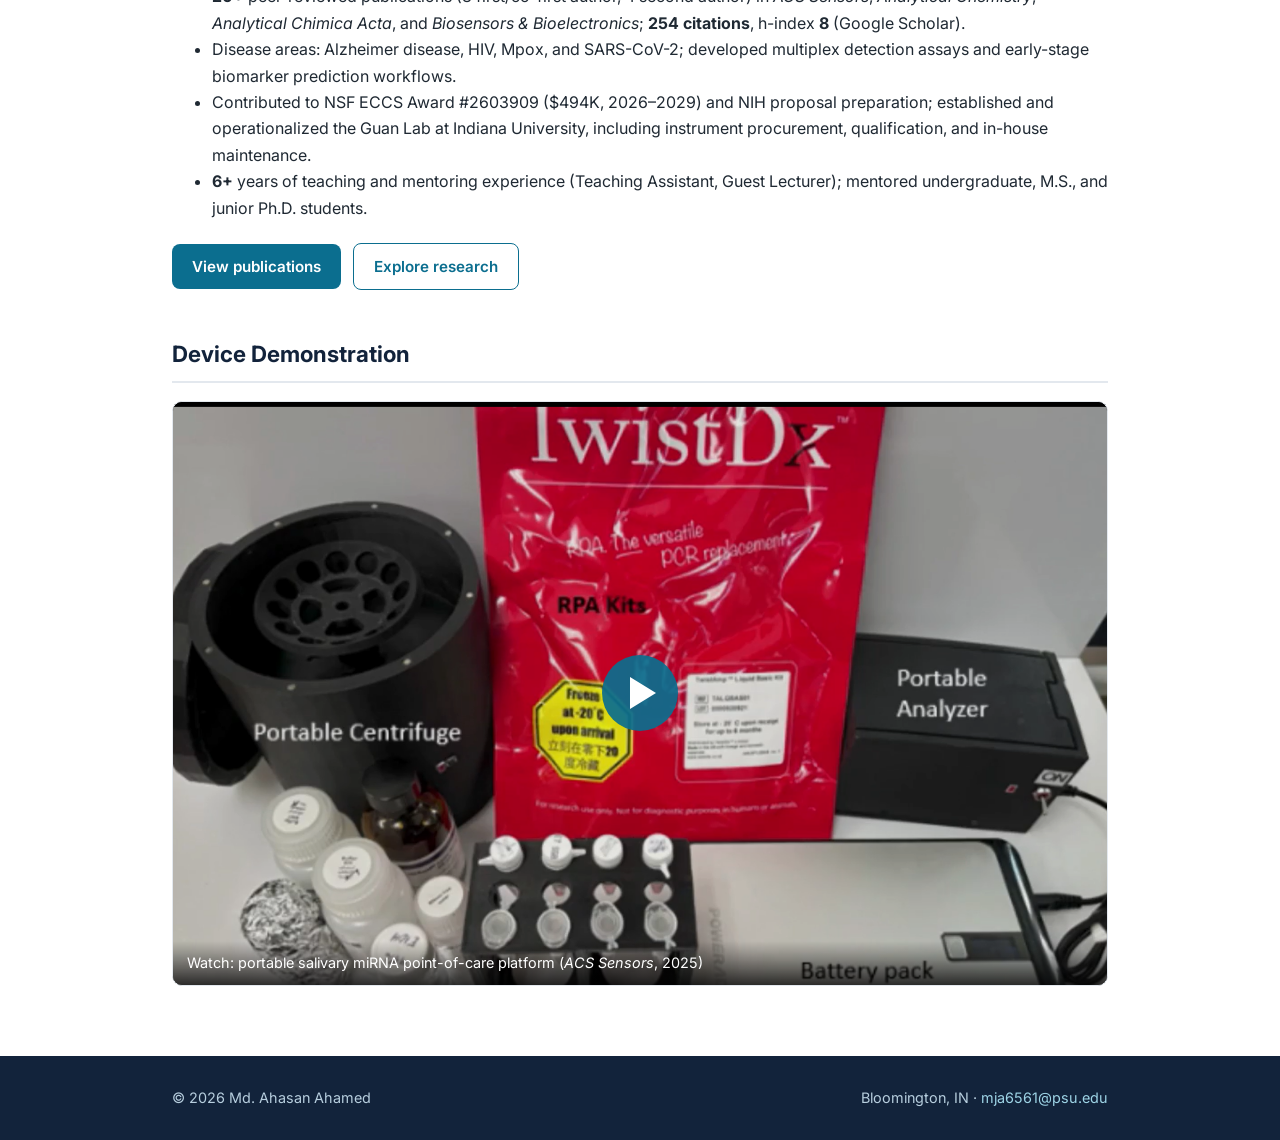
==== commit 2b34134f: "Restore this morning's version (revert home + pages to commit 66f3a0c)" ====
--- a/index.html
+++ b/index.html
@@ -8,7 +8,179 @@
 <meta name="author" content="Md. Ahasan Ahamed">
 <link rel="preconnect" href="https://fonts.googleapis.com">
 <link href="https://fonts.googleapis.com/css2?family=Inter:wght@400;500;600;700&display=swap" rel="stylesheet">
-<link rel="stylesheet" href="style.css">
+<style>
+/* ===========================================================
+   Md. Ahasan Ahamed — Academic Website — shared stylesheet
+   =========================================================== */
+:root{
+  --navy:#12233b; --accent:#0b6e8f; --accent-2:#12a1c9;
+  --ink:#1f2933; --muted:#5b6b7b; --line:#e3e8ee;
+  --bg:#ffffff; --bg-soft:#f6f8fb; --chip:#eaf4f8;
+  --maxw:980px; --radius:10px; --shadow:0 2px 14px rgba(18,35,59,.08);
+}
+*{box-sizing:border-box}
+html{scroll-behavior:smooth}
+body{margin:0;font-family:"Inter",-apple-system,BlinkMacSystemFont,"Segoe UI",Roboto,Helvetica,Arial,sans-serif;
+  color:var(--ink);background:var(--bg);line-height:1.65;font-size:16px;-webkit-font-smoothing:antialiased}
+a{color:var(--accent);text-decoration:none}
+a:hover{text-decoration:underline}
+img{max-width:100%}
+.container{max-width:var(--maxw);margin:0 auto;padding:0 22px}
+
+/* Navbar */
+.navbar{position:sticky;top:0;z-index:50;background:rgba(255,255,255,.92);
+  backdrop-filter:saturate(180%) blur(8px);border-bottom:1px solid var(--line)}
+.nav-inner{max-width:var(--maxw);margin:0 auto;padding:12px 22px;display:flex;
+  align-items:center;justify-content:space-between;gap:16px}
+.brand{font-weight:700;color:var(--navy);font-size:1.05rem;letter-spacing:.2px}
+.brand span{color:var(--accent)}
+.nav-links{display:flex;flex-wrap:wrap;gap:4px;list-style:none;margin:0;padding:0}
+.nav-links a{display:inline-block;padding:7px 12px;border-radius:8px;color:var(--muted);font-weight:500;font-size:.94rem}
+.nav-links a:hover{background:var(--bg-soft);color:var(--navy);text-decoration:none}
+.nav-links a.active{color:var(--accent);background:var(--chip)}
+.nav-toggle{display:none;background:none;border:1px solid var(--line);border-radius:8px;
+  padding:6px 10px;font-size:1.1rem;cursor:pointer;color:var(--navy)}
+
+/* Hero */
+.hero{background:linear-gradient(135deg,#0e2036 0%,#123a52 55%,#0b6e8f 100%);color:#fff;padding:64px 0 56px}
+.hero-inner{max-width:var(--maxw);margin:0 auto;padding:0 22px;display:grid;
+  grid-template-columns:150px 1fr;gap:34px;align-items:center}
+.avatar{width:150px;height:150px;border-radius:50%;background:rgba(255,255,255,.12);
+  border:3px solid rgba(255,255,255,.35);display:flex;align-items:center;justify-content:center;
+  font-size:3rem;font-weight:700;color:#fff;overflow:hidden}
+.hero h1{margin:0 0 6px;font-size:2.15rem;letter-spacing:-.5px}
+.hero .tagline{margin:0 0 14px;color:#cfe6ef;font-weight:500;font-size:1.02rem}
+.hero .loc{color:#b7cede;font-size:.95rem;margin:0 0 16px}
+.hero-links{display:flex;flex-wrap:wrap;gap:10px}
+.hero-links a{display:inline-block;background:rgba(255,255,255,.12);border:1px solid rgba(255,255,255,.25);
+  color:#fff;padding:7px 14px;border-radius:20px;font-size:.88rem;font-weight:500}
+.hero-links a:hover{background:rgba(255,255,255,.24);text-decoration:none}
+
+/* Sections */
+main{padding:48px 0 60px}
+section{margin-bottom:46px}
+.page-title{font-size:1.9rem;color:var(--navy);margin:0 0 6px;letter-spacing:-.4px}
+.page-sub{color:var(--muted);margin:0 0 30px}
+h2.section-title{font-size:1.4rem;color:var(--navy);margin:0 0 18px;padding-bottom:8px;border-bottom:2px solid var(--line)}
+h3{color:var(--navy);font-size:1.12rem;margin:26px 0 10px}
+p{margin:0 0 14px}
+.lead{font-size:1.08rem;color:var(--ink)}
+.mission{background:var(--bg-soft);border-left:4px solid var(--accent);padding:16px 20px;
+  border-radius:8px;margin:22px 0;color:var(--navy)}
+.mission strong{color:var(--accent)}
+
+/* Stats */
+.stats{display:grid;grid-template-columns:repeat(4,1fr);gap:16px;margin:28px 0}
+.stat{background:var(--bg-soft);border:1px solid var(--line);border-radius:var(--radius);padding:18px 14px;text-align:center}
+.stat .num{font-size:1.7rem;font-weight:700;color:var(--accent);line-height:1.1}
+.stat .lbl{font-size:.85rem;color:var(--muted);margin-top:4px}
+
+/* Cards */
+.cards{display:grid;grid-template-columns:repeat(2,1fr);gap:18px}
+.card{background:#fff;border:1px solid var(--line);border-radius:var(--radius);padding:20px 22px;box-shadow:var(--shadow)}
+.card h3{margin-top:0}
+.chips{display:flex;flex-wrap:wrap;gap:8px;margin:10px 0 4px}
+.chip{background:var(--chip);color:var(--accent);border-radius:16px;padding:4px 12px;font-size:.82rem;font-weight:500}
+
+/* Timeline */
+.timeline{border-left:2px solid var(--line);margin-left:6px;padding-left:24px}
+.tl-item{position:relative;margin-bottom:26px}
+.tl-item::before{content:"";position:absolute;left:-31px;top:5px;width:12px;height:12px;
+  background:var(--accent);border-radius:50%;border:2px solid #fff;box-shadow:0 0 0 2px var(--accent)}
+.tl-item .when{font-size:.85rem;color:var(--accent);font-weight:600}
+.tl-item h3{margin:2px 0 2px}
+.tl-item .where{color:var(--muted);font-size:.95rem;margin-bottom:6px}
+.tl-item ul{margin:6px 0 0;padding-left:18px}
+.tl-item li{margin-bottom:4px}
+
+/* Publications */
+.pub-group{margin-bottom:34px}
+.pub-list{list-style:none;margin:0;padding:0}
+.pub{display:flex;gap:14px;padding:16px 0;border-bottom:1px solid var(--line)}
+.pub .idx{flex:0 0 30px;font-weight:700;color:var(--accent);font-size:.95rem}
+.pub .body{flex:1}
+.pub .authors{color:var(--muted);font-size:.94rem}
+.pub .authors .me{color:var(--navy);font-weight:700}
+.pub .venue{font-style:italic;color:var(--navy)}
+.pub .meta{display:flex;flex-wrap:wrap;gap:8px;align-items:center;margin-top:6px}
+.badge{font-size:.74rem;font-weight:600;padding:2px 9px;border-radius:12px;text-transform:uppercase;letter-spacing:.4px}
+.badge.date{background:var(--chip);color:var(--accent)}
+.badge.review{background:#fff4e5;color:#b5651d}
+.badge.doi{background:#eef2f7;color:var(--muted)}
+.badge.doi a{color:var(--muted)}
+
+/* Contact */
+.contact-grid{display:grid;grid-template-columns:1fr 1fr;gap:22px}
+.info-row{display:flex;gap:10px;margin-bottom:12px}
+.info-row .k{font-weight:600;color:var(--navy);min-width:84px}
+.ref-card{background:var(--bg-soft);border:1px solid var(--line);border-radius:var(--radius);padding:16px 18px;margin-bottom:14px}
+.ref-card .name{font-weight:700;color:var(--navy)}
+.ref-card .role{color:var(--muted);font-size:.92rem}
+
+/* Buttons */
+.btn{display:inline-block;background:var(--accent);color:#fff;padding:10px 20px;border-radius:8px;font-weight:600;font-size:.95rem}
+.btn:hover{background:#095b76;text-decoration:none}
+.btn.ghost{background:transparent;color:var(--accent);border:1px solid var(--accent)}
+.btn.ghost:hover{background:var(--chip)}
+
+/* Footer */
+footer{background:var(--navy);color:#b7cede;padding:30px 0;font-size:.9rem}
+footer .container{display:flex;flex-wrap:wrap;justify-content:space-between;gap:14px}
+footer a{color:#9ed4e6}
+
+/* Responsive */
+@media (max-width:760px){
+  .nav-toggle{display:block}
+  .nav-links{display:none;width:100%;flex-direction:column;padding-top:10px}
+  .nav-links.open{display:flex}
+  .nav-inner{flex-wrap:wrap}
+  .hero-inner{grid-template-columns:1fr;text-align:center;justify-items:center;gap:20px}
+  .hero-links{justify-content:center}
+  .stats{grid-template-columns:repeat(2,1fr)}
+  .cards{grid-template-columns:1fr}
+  .contact-grid{grid-template-columns:1fr}
+}
+
+/* --- Revision additions --- */
+.scholar-cta{display:flex;flex-wrap:wrap;align-items:center;gap:14px;background:var(--bg-soft);
+  border:1px solid var(--line);border-left:4px solid var(--accent);border-radius:10px;padding:16px 20px;margin:0 0 30px}
+.scholar-cta .txt{flex:1;min-width:220px;color:var(--navy)}
+.pub-year{font-size:1.05rem;color:var(--accent);font-weight:700;margin:26px 0 4px;
+  padding-bottom:4px;border-bottom:1px solid var(--line)}
+.proj{display:grid;grid-template-columns:260px 1fr;gap:22px;align-items:start;margin-bottom:34px}
+.proj.rev{grid-template-columns:1fr 260px}
+.proj.rev .fig{order:2}
+.fig{border:1px solid var(--line);border-radius:10px;overflow:hidden;background:var(--bg-soft)}
+.fig img{display:block;width:100%;height:auto}
+.fig .cap{font-size:.78rem;color:var(--muted);padding:8px 10px;border-top:1px solid var(--line)}
+.fig-ph{display:flex;align-items:center;justify-content:center;text-align:center;min-height:170px;
+  color:var(--muted);font-size:.85rem;padding:16px;background:repeating-linear-gradient(45deg,#f2f6fa,#f2f6fa 10px,#eef3f8 10px,#eef3f8 20px)}
+.proj h3{margin-top:0}
+.course{margin:0 0 6px}
+.course-role{color:var(--muted);font-size:.9rem;margin:0 0 10px}
+hr.sep{border:none;border-top:1px solid var(--line);margin:28px 0}
+@media (max-width:760px){.proj,.proj.rev{grid-template-columns:1fr}.proj.rev .fig{order:0}}
+
+/* --- pub thumbnails --- */
+.pub-thumb{float:right;width:118px;height:auto;margin:2px 0 8px 16px;border:1px solid var(--line);border-radius:6px;background:#fff}
+@media (max-width:520px){.pub-thumb{float:none;display:block;width:100%;max-width:220px;margin:8px 0}}
+
+/* --- featured video --- */
+.video-feature{margin:0 0 10px}
+.video-feature video{width:100%;aspect-ratio:8/5;background:#000;border-radius:10px;border:1px solid var(--line);display:block}
+.video-feature .cap{font-size:.85rem;color:var(--muted);margin-top:8px;text-align:center}
+
+/* --- video poster link --- */
+.video-link{position:relative;display:block;width:100%;aspect-ratio:8/5;border-radius:10px;overflow:hidden;border:1px solid var(--line);background:#000}
+.video-link img{width:100%;height:100%;object-fit:cover;display:block;opacity:.9}
+.video-link .play{position:absolute;top:50%;left:50%;transform:translate(-50%,-50%);
+  width:76px;height:76px;border-radius:50%;background:rgba(11,110,143,.92);display:flex;align-items:center;justify-content:center}
+.video-link .play::after{content:"";border-style:solid;border-width:16px 0 16px 26px;border-color:transparent transparent transparent #fff;margin-left:6px}
+.video-link:hover .play{background:rgba(9,91,118,.98)}
+.video-link .ov{position:absolute;left:0;right:0;bottom:0;padding:10px 14px;color:#fff;font-size:.9rem;
+  background:linear-gradient(transparent,rgba(0,0,0,.7))}
+
+</style>
 </head>
 <body>
 <nav class="navbar">
@@ -28,10 +200,10 @@
 
 <header class="hero">
   <div class="hero-inner">
-    <div class="avatar" id="avatar"><img src="headshot.jpg" alt="Md. Ahasan Ahamed"></div>
+    <div class="avatar" id="avatar">MA</div>
     <div>
       <h1>Md. Ahasan Ahamed</h1>
-      <p class="tagline">Micro/Nano Systems Engineer &middot; Biosensing &amp; Diagnostics &middot; Microfluidics</p>
+      <p class="tagline">Device Engineer &middot; Microfluidics &middot; Portable Biosensing Systems</p>
       <p class="loc">Bloomington, Indiana, USA</p>
       <div class="hero-links">
         <a href="https://scholar.google.com/citations?user=elt2-ZsAAAAJ&hl=en" target="_blank" rel="noopener">Google Scholar</a>
@@ -47,20 +219,12 @@
 <main>
 <div class="container">
 
-  <section class="video-feature">
-    <a class="video-link" href="https://pubs.acs.org/doi/suppl/10.1021/acssensors.5c01275/suppl_file/se5c01275_si_002.mp4" target="_blank" rel="noopener" aria-label="Play demonstration video">
-      <img src="https://wguanlab.github.io/assets/img/publication_preview/ahamed_multiplexed_2025-480.webp" alt="Portable salivary miRNA point-of-care platform">
-      <span class="play"></span>
-      <span class="ov">Watch: portable salivary miRNA point-of-care platform (<em>ACS Sensors</em>, 2025)</span>
-    </a>
-  </section>
-
   <section>
     <h2 class="section-title">About</h2>
-    <p class="lead">I am a Ph.D. candidate in Electrical Engineering at The Pennsylvania State University, advised by Prof. Weihua Guan. My research integrates engineering, biology, and medicine to build accessible point-of-care diagnostic devices. I focus on single-molecule nanopore sensing coupled with isothermal amplification (RPA, LAMP, CRISPR) and machine-learning-driven signal analysis for the rapid detection of infectious and neurodegenerative diseases.</p>
-    <p>My work spans the full development pipeline, from assay chemistry and microfluidic chip fabrication to embedded readout electronics and edge-computing integration. I have translated benchtop nucleic-acid assays into portable, sample-to-answer platforms targeting SARS-CoV-2, HIV, Mpox, and Alzheimer disease. I also helped establish and operationalize the Guan Lab at Indiana University, where I currently serve as a Visiting Scholar.</p>
+    <p class="lead">I am a device engineer and Ph.D. candidate in Electrical Engineering at The Pennsylvania State University, advised by Prof. Weihua Guan. My work centers on building portable biomedical systems that connect microfluidic sample handling, assay chemistry, optical or electronic readout, embedded hardware, and data analysis into practical point-of-care diagnostic platforms.</p>
+    <p>I design and fabricate microfluidic devices, integrate them with sensing modules and compact instrumentation, and translate benchtop molecular assays into portable workflows for real samples. My projects span nanopore sensing, RPA/LAMP/CRISPR assays, fluorescence detection, sample preparation, system packaging, Python-based analysis, and hardware-software integration for applications in SARS-CoV-2, HIV, Mpox, and Alzheimer disease.</p>
     <div class="mission">
-      <strong>Focus:</strong> Democratizing accessible, affordable, and accurate diagnosis through single-molecule sensing, microfluidics, and intelligent data analytics.
+      <strong>Focus:</strong> Engineering integrated, reliable, and field-ready diagnostic devices through microfluidic design, system integration, single-molecule sensing, and intelligent data analytics.
     </div>
   </section>
 
@@ -74,8 +238,8 @@
       </div>
       <div class="card">
         <h3>Point-of-Care Diagnostics</h3>
-        <p>Portable, sample-to-answer systems integrating isothermal amplification (RPA, LAMP), CRISPR-Cas assays, and compact fluorescence readout.</p>
-        <div class="chips"><span class="chip">RPA / LAMP</span><span class="chip">CRISPR-Cas12a</span></div>
+        <p>Portable, sample-to-answer systems integrating bio assays, portable device workflows, sample preparation, and compact fluorescence or electronic readout.</p>
+        <div class="chips"><span class="chip">Bio assay</span><span class="chip">Portable device</span></div>
       </div>
       <div class="card">
         <h3>Microfluidics &amp; Device Fabrication</h3>
@@ -102,6 +266,15 @@
     <p style="margin-top:22px"><a class="btn" href="publications.html">View publications</a> &nbsp; <a class="btn ghost" href="research.html">Explore research</a></p>
   </section>
 
+  <section class="video-feature">
+    <h2 class="section-title">Device Demonstration</h2>
+    <a class="video-link" href="https://pubs.acs.org/doi/suppl/10.1021/acssensors.5c01275/suppl_file/se5c01275_si_002.mp4" target="_blank" rel="noopener" aria-label="Play demonstration video">
+      <img src="assets/home/device-video-poster.png" alt="Portable diagnostic device setup with centrifuge, RPA reagents, analyzer, and battery pack">
+      <span class="play"></span>
+      <span class="ov">Watch: portable salivary miRNA point-of-care platform (<em>ACS Sensors</em>, 2025)</span>
+    </a>
+  </section>
+
 </div>
 </main>
 
@@ -111,6 +284,14 @@
     <div>Bloomington, IN &middot; <a href="mailto:mja6561@psu.edu">mja6561@psu.edu</a></div>
   </div>
 </footer>
-<script src="nav.js"></script>
+<script>
+// mobile nav toggle
+document.addEventListener('DOMContentLoaded',function(){
+  var t=document.querySelector('.nav-toggle');
+  var l=document.querySelector('.nav-links');
+  if(t&&l){t.addEventListener('click',function(){l.classList.toggle('open');});}
+});
+
+</script>
 </body>
 </html>
